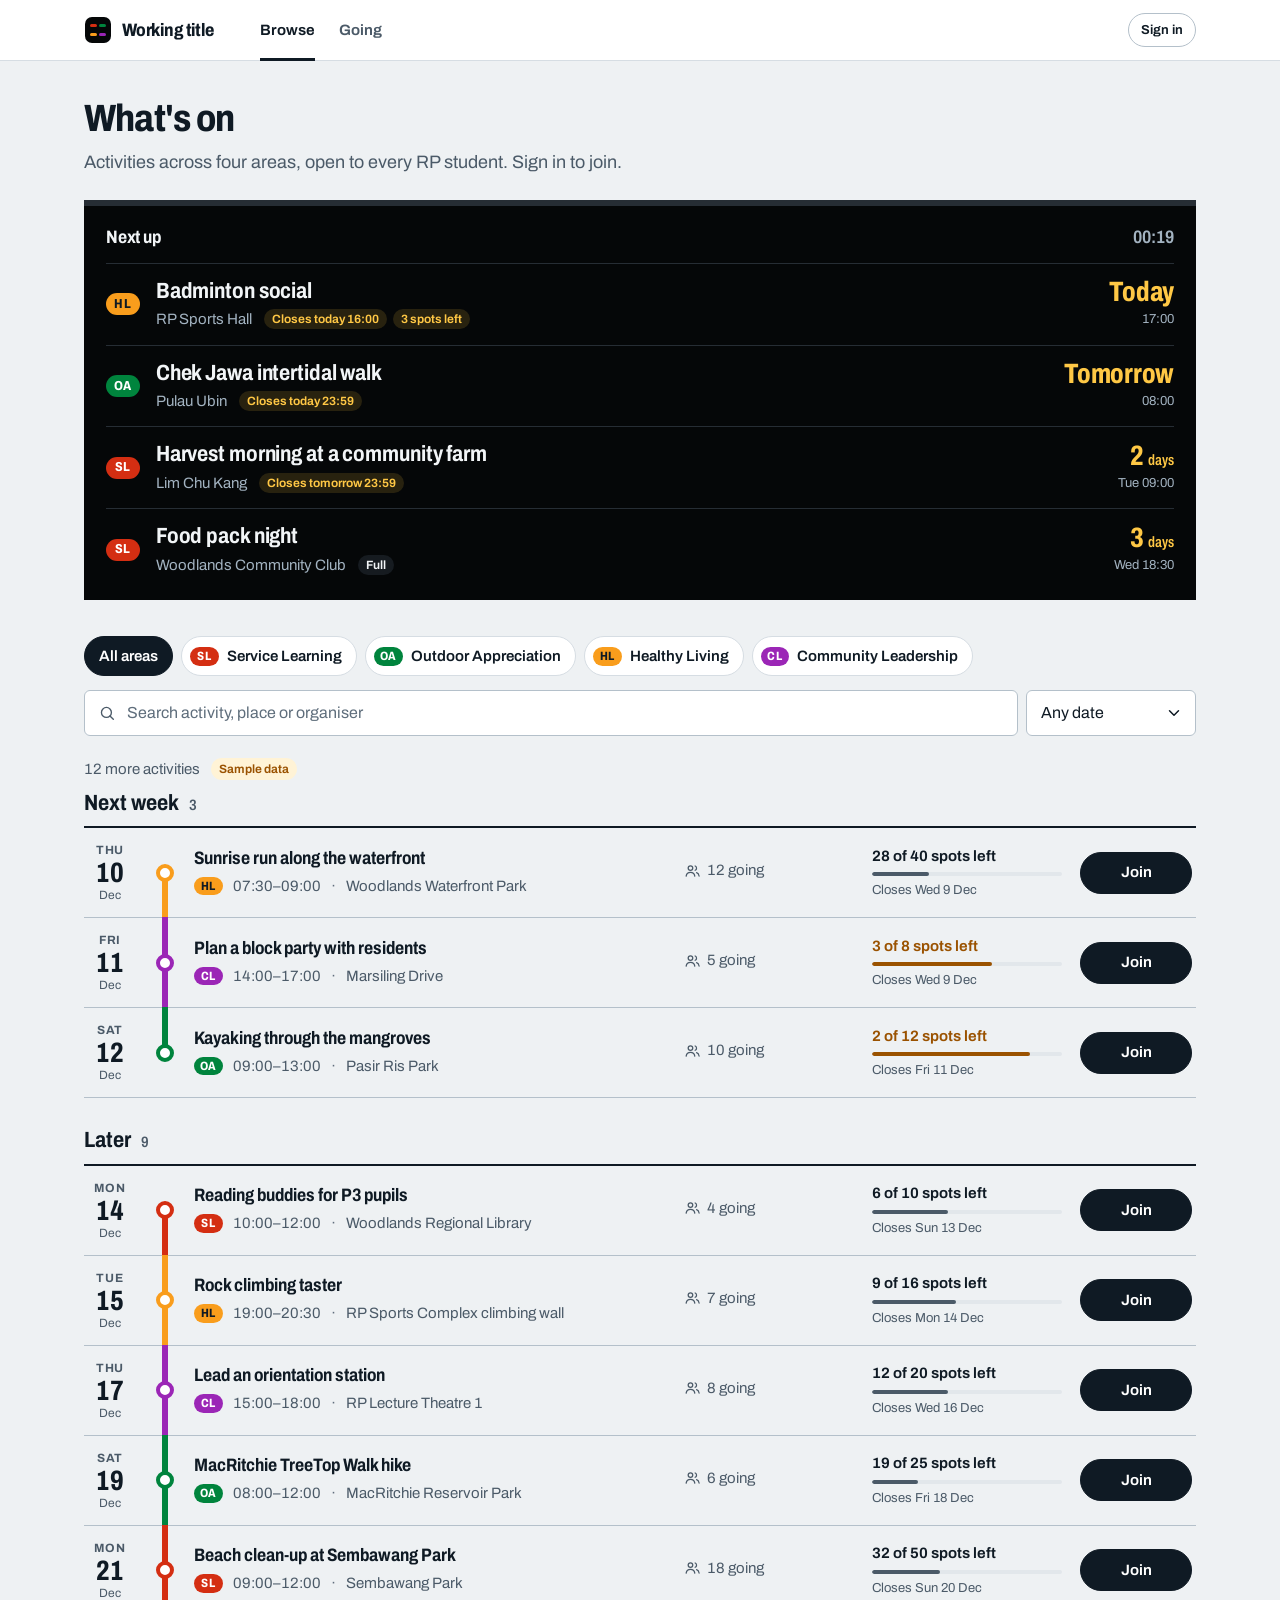
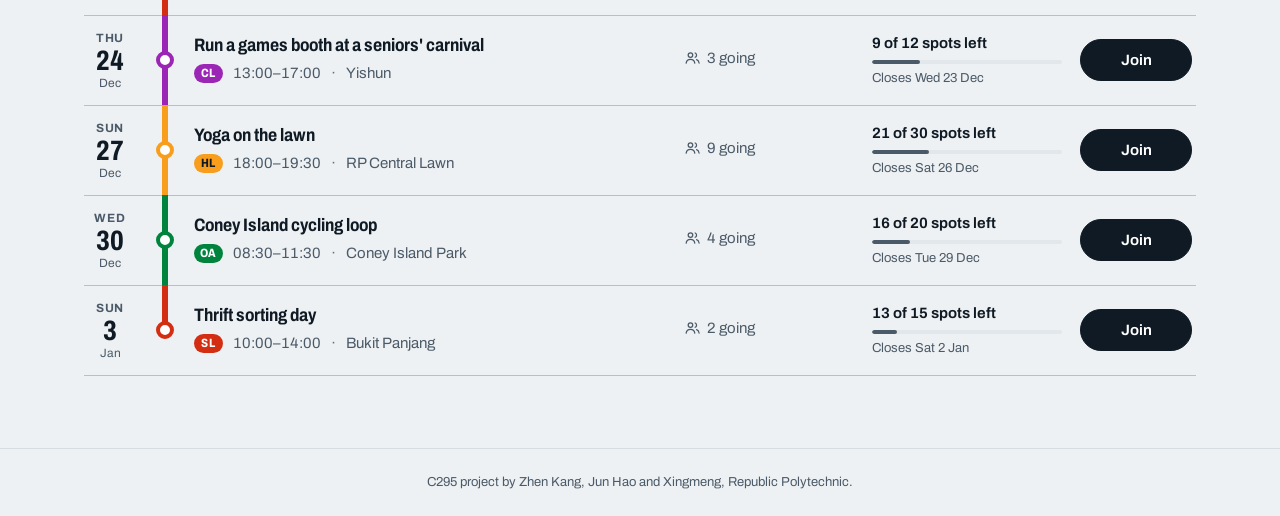
==== index.html @ 6725d22a "Build the Browse, activity and sign-in pages with sample data - Browse (index.html): Next up arrival" ====
<!doctype html>
<html lang="en-SG">
<head>
  <meta charset="utf-8">
  <meta name="viewport" content="width=device-width, initial-scale=1">
  <meta name="theme-color" content="#101820">
  <title>What's on</title>
  <link rel="preload" href="assets/fonts/archivo-variable.woff2" as="font" type="font/woff2" crossorigin>
  <link rel="stylesheet" href="css/app.css">
  <script src="js/config.js" defer></script>
  <script src="js/sample-data.js" defer></script>
  <script src="js/api.js" defer></script>
  <script src="js/ui.js" defer></script>
  <script src="js/browse.js" defer></script>
</head>
<body>
  <a class="skip" href="#list">Skip to all activities</a>
  <header class="top" data-header></header>

  <main class="page">
    <div class="intro">
      <h1>What's on</h1>
      <p class="lede" data-lede>Activities across four areas, open to every RP student. Sign in to join.</p>
    </div>

    <section class="board" aria-labelledby="board-h" data-board>
      <div class="board-head">
        <h2 id="board-h">Next up</h2>
        <span class="board-clock" data-clock aria-hidden="true"></span>
      </div>
      <ol class="board-rows" data-board-rows aria-live="polite"></ol>
      <p class="board-slow">Waking up the server. This can take up to a minute the first time.</p>
    </section>

    <section class="browse" aria-labelledby="list-h" id="list">
      <h2 id="list-h" class="visually-hidden">All activities</h2>
      <form class="filters" data-filters role="search" aria-label="Filter activities">
        <div class="tabs" role="tablist" aria-label="Area" data-tabs></div>
        <div class="filter-bar">
          <label class="field-search">
            <span class="visually-hidden">Search</span>
            <span class="field-icon" data-icon="search"></span>
            <input type="search" name="q" placeholder="Search activity, place or organiser" autocomplete="off">
          </label>
          <label class="field-select">
            <span class="visually-hidden">When</span>
            <select name="when">
              <option value="all">Any date</option>
              <option value="week">This week</option>
              <option value="month">Next 31 days</option>
            </select>
          </label>
        </div>
      </form>

      <p class="result-line" data-result-line aria-live="polite"></p>
      <div class="groups" data-groups></div>
    </section>
  </main>

  <footer class="foot">
    <p data-foot>C295 project by Zhen Kang, Jun Hao and Xingmeng, Republic Polytechnic.</p>
  </footer>
</body>
</html>
---- css/app.css ----
/* Front end: MRT platform signage.
   Cool light ground, near-black ink, one dark arrival board.
   Areas are line colours with two-letter codes. Archivo throughout, tabular numerals. */

@font-face {
  font-family: "Archivo";
  src: url("../assets/fonts/archivo-variable.woff2") format("woff2-variations"),
       url("../assets/fonts/archivo-variable.woff2") format("woff2");
  font-weight: 100 900;
  font-stretch: 62% 125%;
  font-style: normal;
  font-display: swap;
}

:root {
  /* Ground and ink */
  --ground: #eef1f3;
  --ground-2: #e2e7eb;
  --surface: #ffffff;
  --line: #d6dde3;
  --line-strong: #b4c0ca;
  --ink: #0f1a24;
  --ink-2: #4b5a68;
  --ink-3: #5f6e7c;

  /* Arrival board */
  --board: #050708;
  --board-2: #161b20;
  --board-line: #262d34;
  --board-ink: #f2f5f7;
  --board-ink-2: #a3b3c1;
  --board-live: #ffc845;

  /* Area line colours */
  --sl: #d42e12;   /* Service Learning */
  --oa: #00843d;   /* Outdoor Appreciation */
  --hl: #f99d1c;   /* Healthy Living */
  --cl: #9b26b6;   /* Community Leadership */

  /* States */
  --warn: #9a5200;
  --warn-bg: #fff3d6;
  --ok: #007a39;
  --error: #b42318;
  --error-bg: #fdecea;
  --focus: #1663d6;

  --radius: 10px;
  --radius-sm: 6px;
  --shadow: 0 1px 2px rgb(15 26 36 / 0.06), 0 4px 14px -6px rgb(15 26 36 / 0.12);
  --ease-out: cubic-bezier(0.16, 1, 0.3, 1);

  --font: "Archivo", system-ui, -apple-system, "Segoe UI", sans-serif;
  --narrow: 84%;

  --t-xs: 0.75rem;
  --t-sm: 0.8125rem;
  --t-md: 0.9375rem;
  --t-base: 1rem;
  --t-lg: 1.125rem;
  --t-xl: 1.375rem;
  --t-2xl: 1.75rem;
  --t-3xl: 2.375rem;

  color-scheme: light;
  accent-color: var(--ink);
  scrollbar-color: var(--line-strong) var(--ground);
}

*, *::before, *::after { box-sizing: border-box; }
html { -webkit-text-size-adjust: 100%; overflow-x: clip; }

body {
  margin: 0;
  min-height: 100vh;
  display: flex;
  flex-direction: column;
  overflow-x: clip;
  background: var(--ground);
  color: var(--ink);
  font-family: var(--font);
  font-size: var(--t-base);
  line-height: 1.5;
  font-variant-numeric: tabular-nums;
  caret-color: var(--ink);
  -webkit-font-smoothing: antialiased;
}

::selection { background: rgb(255 200 69 / 0.55); color: var(--ink); }

h1, h2, h3, h4 { margin: 0; line-height: 1.15; text-wrap: balance; font-stretch: var(--narrow); overflow-wrap: break-word; min-width: 0; }
h1 { font-size: var(--t-3xl); font-weight: 750; letter-spacing: -0.02em; }
h2 { font-size: var(--t-xl); font-weight: 700; letter-spacing: -0.01em; }
h3, .h3 { font-size: var(--t-lg); font-weight: 700; }
p { margin: 0; }

a { color: inherit; text-decoration-thickness: 1px; text-underline-offset: 0.2em; }

:focus-visible { outline: 2px solid var(--focus); outline-offset: 2px; border-radius: 4px; transition: none; }

.icon { flex: none; width: 1.15em; height: 1.15em; }

.visually-hidden {
  position: absolute !important; width: 1px; height: 1px; margin: -1px; padding: 0;
  overflow: hidden; clip: rect(0 0 0 0); white-space: nowrap; border: 0;
}

.skip {
  position: absolute; left: 12px; top: -60px; z-index: 20;
  padding: 10px 14px; border-radius: var(--radius-sm);
  background: var(--ink); color: #fff; font-weight: 600; text-decoration: none;
}
.skip:focus-visible { top: 12px; }

.muted { color: var(--ink-2); }
.small { font-size: var(--t-sm); }
.lede { color: var(--ink-2); font-size: var(--t-lg); max-width: 60ch; margin-top: 8px; }
.prose { max-width: 62ch; line-height: 1.65; }

/* ---------------------------------------------------------------- area codes */

.code {
  display: inline-grid; place-items: center;
  min-width: 2.6em; height: 1.65em; padding: 0 0.5em;
  border-radius: 999px;
  font-size: var(--t-sm); font-weight: 750; letter-spacing: 0.04em; line-height: 1;
  font-stretch: var(--narrow);
  color: #fff;
}
.code-SL { background: var(--sl); }
.code-OA { background: var(--oa); }
.code-HL { background: var(--hl); color: var(--ink); }
.code-CL { background: var(--cl); }
.code-sm { font-size: var(--t-xs); height: 1.55em; min-width: 2.4em; }

.badge-sample {
  display: inline-block; margin-left: 8px; padding: 2px 8px;
  border-radius: 999px; background: var(--warn-bg); color: var(--warn);
  font-size: var(--t-xs); font-weight: 650; vertical-align: 0.1em;
}

/* ---------------------------------------------------------------- header */

.top { background: var(--surface); border-bottom: 1px solid var(--line); }
.top-inner {
  max-width: 1160px; margin: 0 auto; padding: 0 24px;
  min-height: 60px; display: flex; align-items: center; gap: 16px;
}
.brand { display: flex; align-items: center; gap: 10px; text-decoration: none; }
.brand-name { font-weight: 750; font-size: var(--t-lg); font-stretch: var(--narrow); letter-spacing: -0.01em; }
.nav { display: flex; align-self: stretch; gap: 4px; margin-left: 20px; }
.nav a {
  position: relative; display: flex; align-items: center; gap: 6px; padding: 0 10px;
  color: var(--ink-2); font-weight: 650; font-size: var(--t-md); text-decoration: none;
}
.nav a:hover { color: var(--ink); }
.nav a[aria-current="page"] { color: var(--ink); }
.nav a[aria-current="page"]::after {
  content: ""; position: absolute; left: 10px; right: 10px; bottom: -1px; height: 3px; background: var(--ink);
}
.nav-count {
  min-width: 20px; height: 20px; padding: 0 6px; border-radius: 999px; display: inline-grid; place-items: center;
  background: var(--ink); color: #fff; font-size: var(--t-xs); font-weight: 750;
}
.who { margin-left: auto; display: flex; align-items: center; gap: 8px; }
.who-name { display: inline-flex; align-items: center; gap: 6px; font-weight: 600; font-size: var(--t-md); }
.who-name .icon { color: var(--ink-2); }

/* ---------------------------------------------------------------- buttons */

.btn {
  display: inline-flex; align-items: center; justify-content: center; gap: 8px;
  min-height: 42px; padding: 0 16px;
  font: inherit; font-weight: 650; font-size: var(--t-md); line-height: 1;
  color: var(--ink); background: var(--surface);
  border: 1px solid var(--line-strong); border-radius: 999px;
  text-decoration: none; cursor: pointer; white-space: nowrap;
  transition: background-color 150ms ease, border-color 150ms ease, color 150ms ease, transform 100ms ease;
}
.btn:hover { border-color: var(--ink); }
.btn:active { transform: translateY(1px); }
.btn:disabled { cursor: not-allowed; color: var(--ink-3); background: var(--ground); border-color: var(--line); transform: none; }
.btn-primary { background: var(--ink); border-color: var(--ink); color: #fff; }
.btn-primary:hover { background: #24384b; border-color: #24384b; }
.btn-primary:disabled { background: var(--ground-2); border-color: var(--ground-2); color: var(--ink-2); }
.btn-quiet { background: transparent; border-color: transparent; color: var(--ink-2); }
.btn-quiet:hover { background: var(--ground); border-color: transparent; color: var(--ink); }
.btn-sm { min-height: 34px; padding: 0 12px; font-size: var(--t-sm); }
.btn-lg { min-height: 50px; font-size: var(--t-lg); }
.btn-block { width: 100%; }
.btn .icon { width: 18px; height: 18px; }
.btn[aria-busy="true"] { cursor: progress; }

/* ---------------------------------------------------------------- page */

.page { flex: 1; width: 100%; max-width: 1160px; margin: 0 auto; padding: 36px 24px 72px; }
.page-narrow { max-width: 720px; }
.intro { margin-bottom: 24px; }

.foot { padding: 24px; color: var(--ink-2); font-size: var(--t-sm); text-align: center; border-top: 1px solid var(--line); }

/* ---------------------------------------------------------------- arrival board */

.board {
  background: var(--board); color: var(--board-ink);
  border-radius: 0; padding: 18px 22px 10px;
  border-top: 6px solid var(--board-line);
}
.board :focus-visible { outline-color: var(--board-live); }
.board-head { display: flex; align-items: baseline; justify-content: space-between; gap: 16px; padding-bottom: 12px; border-bottom: 1px solid var(--board-line); }
.board-head h2 { font-size: var(--t-lg); font-weight: 700; color: var(--board-ink); }
.board-clock { font-size: var(--t-lg); font-weight: 650; color: var(--board-ink-2); font-stretch: var(--narrow); }

.board-rows { list-style: none; margin: 0; padding: 0; }
.board-row {
  display: grid; grid-template-columns: auto minmax(0, 1fr) auto; align-items: center; gap: 4px 16px;
  padding: 14px 0; border-bottom: 1px solid var(--board-line);
}
.board-row:last-child { border-bottom: 0; }
.board-main { display: grid; gap: 4px; min-width: 0; }
.board-title {
  color: var(--board-ink); text-decoration: none;
  font-size: var(--t-xl); font-weight: 700; font-stretch: var(--narrow); letter-spacing: -0.005em; line-height: 1.2;
  overflow-wrap: break-word;
}
.board-title:hover { text-decoration: underline; text-decoration-thickness: 2px; }
.board-meta { display: flex; flex-wrap: wrap; align-items: center; gap: 4px 12px; color: var(--board-ink-2); font-size: var(--t-md); }
.flags { display: inline-flex; flex-wrap: wrap; gap: 6px; }
.flag {
  display: inline-flex; align-items: center; gap: 4px;
  padding: 1px 8px; border-radius: 999px;
  background: var(--board-2); color: var(--board-ink); font-size: var(--t-xs); font-weight: 650;
}
.flag .icon { width: 14px; height: 14px; }
.flag-warn { background: rgb(255 200 69 / 0.14); color: var(--board-live); }
.flag-joined { background: rgb(0 150 69 / 0.22); color: #7fe0a8; }

.board-eta { display: grid; justify-items: end; text-align: right; min-width: 6.5rem; }
.eta-big {
  font-size: var(--t-2xl); font-weight: 750; font-stretch: 75%; line-height: 1; letter-spacing: -0.01em;
  white-space: nowrap; color: var(--board-live);
}
.eta-unit { font-size: var(--t-md); font-weight: 600; margin-left: 4px; color: var(--board-live); letter-spacing: 0; }
.eta-small { font-size: var(--t-sm); color: var(--board-ink-2); margin-top: 4px; white-space: nowrap; }
.board-empty { padding: 18px 0 14px; color: var(--board-ink-2); }

.board-slow { display: none; padding: 10px 0 8px; color: var(--board-live); font-size: var(--t-sm); }
.board.is-slow .board-slow { display: block; }

.board-row.tick { animation: tick 160ms var(--ease-out) both; animation-delay: calc(var(--i) * 30ms); }
@keyframes tick { from { opacity: 0.2; transform: translateY(4px); } to { opacity: 1; transform: none; } }

/* ---------------------------------------------------------------- filters */

.browse { margin-top: 36px; }
.filters { display: grid; gap: 14px; }
.tabs { display: flex; flex-wrap: wrap; gap: 8px; }
.tab {
  display: inline-flex; align-items: center; gap: 8px;
  min-height: 40px; padding: 0 14px 0 8px;
  font: inherit; font-weight: 600; font-size: var(--t-md); color: var(--ink);
  background: var(--surface); border: 1px solid var(--line); border-radius: 999px; cursor: pointer;
  transition: background-color 150ms ease, border-color 150ms ease, color 150ms ease;
}
.tab[data-area="all"] { padding-left: 14px; }
.tab:hover { border-color: var(--ink); }
.tab[aria-selected="true"] { background: var(--ink); border-color: var(--ink); color: #fff; }

.filter-bar { display: flex; flex-wrap: wrap; gap: 8px; }
.field-search, .field-select { position: relative; display: flex; align-items: center; }
.field-search { flex: 1 1 280px; }
.field-icon { position: absolute; left: 14px; display: flex; color: var(--ink-2); pointer-events: none; }

input[type="search"], input[type="email"], input[type="text"], input:not([type]), select {
  width: 100%; min-height: 44px; padding: 10px 14px;
  font: inherit; font-size: var(--t-base); color: var(--ink);
  background: var(--surface); border: 1px solid var(--line-strong); border-radius: var(--radius-sm);
  transition: border-color 150ms ease, box-shadow 150ms ease;
}
input::placeholder { color: var(--ink-3); }
input:hover, select:hover { border-color: var(--ink-2); }
input:focus, select:focus { outline: none; border-color: var(--focus); box-shadow: 0 0 0 3px rgb(22 99 214 / 0.2); }
input[aria-invalid="true"] { border-color: var(--error); }
.field-search input { padding-left: 42px; }
select {
  appearance: none; padding-right: 40px; cursor: pointer; min-width: 170px;
  background-image: url("data:image/svg+xml,%3Csvg xmlns='http://www.w3.org/2000/svg' viewBox='0 0 24 24' fill='none' stroke='%230f1a24' stroke-width='2' stroke-linecap='round' stroke-linejoin='round'%3E%3Cpath d='m6 9 6 6 6-6'/%3E%3C/svg%3E");
  background-repeat: no-repeat; background-position: right 12px center; background-size: 18px;
}

.result-line { margin: 22px 0 10px; color: var(--ink-2); font-size: var(--t-md); min-height: 1.5em; }

/* ---------------------------------------------------------------- list */

.groups { display: grid; gap: 30px; }
.group-h { display: flex; align-items: baseline; gap: 10px; margin-bottom: 10px; font-size: var(--t-xl); }
.group-n { font-size: var(--t-md); font-weight: 600; color: var(--ink-2); }

.rows { list-style: none; margin: 0; padding: 0; border-top: 2px solid var(--ink); }
.row {
  display: grid;
  grid-template-columns: 52px 22px minmax(0, 1fr) minmax(0, 170px) minmax(0, 190px) 112px;
  align-items: center; gap: 12px 18px;
  padding: 16px 4px 16px 0; border-bottom: 1px solid var(--line-strong);
  transition: background-color 150ms ease;
}
.row:hover { background: rgb(255 255 255 / 0.55); }

/* Strip map: each row is a stop on the week's line, coloured by its area. */
.stop { position: relative; align-self: stretch; }
.stop::before {
  content: ""; position: absolute; left: 50%; width: 6px; margin-left: -3px;
  top: -17px; bottom: -17px; background: var(--stop);
}
.row:first-child .stop::before { top: 50%; }
.row:last-child .stop::before { bottom: 50%; }
.row:only-child .stop::before { display: none; }
.stop::after {
  content: ""; position: absolute; left: 50%; top: 50%; width: 18px; height: 18px; margin: -9px 0 0 -9px;
  border-radius: 50%; background: var(--surface); border: 4px solid var(--stop);
}

.row-date { display: grid; justify-items: center; line-height: 1; }
.row-wd { font-size: var(--t-xs); font-weight: 700; letter-spacing: 0.06em; text-transform: uppercase; color: var(--ink-2); }
.row-dn { font-size: var(--t-2xl); font-weight: 750; font-stretch: 75%; margin: 3px 0 2px; }
.row-meta > span:not(.code):not(.visually-hidden) + span::before { content: "·"; margin-right: 10px; color: var(--ink-3); }
.row-mo { font-size: var(--t-xs); color: var(--ink-2); }

.row-main { display: grid; gap: 6px; min-width: 0; }
.row-title { font-size: var(--t-lg); font-weight: 700; }
.row-title a { text-decoration: none; }
.row-title a:hover { text-decoration: underline; text-decoration-thickness: 2px; }
.row-meta { display: flex; flex-wrap: wrap; align-items: center; gap: 4px 10px; color: var(--ink-2); font-size: var(--t-md); }

.going { display: inline-flex; align-items: center; gap: 6px; font-size: var(--t-md); color: var(--ink-2); min-width: 0; }
.going strong { color: var(--ink); font-weight: 650; }
.going .icon { color: var(--ink-2); }

.row-spots { display: grid; gap: 5px; font-size: var(--t-md); }
.spots-text { font-weight: 650; }
.meter { display: block; height: 4px; border-radius: 2px; background: var(--ground-2); overflow: hidden; }
.meter > span { display: block; height: 100%; background: var(--ink-2); border-radius: 2px; }
.row-spots.is-few .spots-text { color: var(--warn); }
.row-spots.is-few .meter > span { background: var(--warn); }
.row-spots.is-full .spots-text { color: var(--ink-2); }
.row-spots.is-full .meter > span { background: var(--line-strong); }
.closes { font-size: var(--t-sm); color: var(--ink-2); }
.closes.is-soon { color: var(--warn); font-weight: 650; }

.row-act { display: flex; justify-content: flex-end; }
.act-joined { display: grid; justify-items: center; gap: 2px; width: 100%; }
.joined-tag { display: inline-flex; align-items: center; gap: 6px; font-weight: 700; color: var(--ok); }
.joined-tag .icon { width: 18px; height: 18px; }

/* ---------------------------------------------------------------- empty, error, loading */

.empty {
  padding: 28px; border-radius: var(--radius);
  background: var(--surface); border: 1px dashed var(--line-strong);
  display: grid; gap: 8px; justify-items: start;
}
.empty p { color: var(--ink-2); max-width: 60ch; }
.empty-actions { display: flex; flex-wrap: wrap; gap: 8px; margin-top: 8px; }
.empty-error { border-style: solid; border-color: #f2c4bf; background: var(--error-bg); }
.empty-error p { color: #6d1a12; }

.skeleton > span { display: block; height: 14px; border-radius: 4px; background: var(--ground-2); animation: pulse 1.4s ease-in-out infinite; }
.board-row.skeleton > span { background: var(--board-2); height: 18px; }
.board-row.skeleton > span:nth-child(1) { width: 36px; }
.board-row.skeleton > span:nth-child(2) { width: 70%; }
.board-row.skeleton > span:nth-child(3) { width: 64px; height: 26px; }
.row.skeleton { grid-template-columns: 52px 1fr 120px; padding-left: 0; }
.row.skeleton > span:nth-child(1) { height: 40px; }
.row.skeleton > span:nth-child(2) { width: 60%; }
@keyframes pulse { 50% { opacity: 0.45; } }

/* ---------------------------------------------------------------- toast */

.toast {
  position: fixed; left: 50%; bottom: 20px; z-index: 30;
  display: flex; align-items: center; gap: 14px; width: max-content; max-width: calc(100% - 32px);
  padding: 12px 14px 12px 18px; border-radius: 999px;
  background: var(--board); color: var(--board-ink); font-weight: 600; font-size: var(--t-md);
  box-shadow: 0 8px 24px -8px rgb(15 26 36 / 0.5);
  transform: translate(-50%, 140%); opacity: 0;
  transition: transform 220ms var(--ease-out), opacity 220ms var(--ease-out);
}
.toast.is-on { transform: translate(-50%, 0); opacity: 1; }
.toast-action {
  font: inherit; font-weight: 700; color: var(--board-live); background: none; border: 0;
  padding: 6px 8px; border-radius: 999px; cursor: pointer;
}
.toast-action:hover { background: var(--board-2); }

/* ---------------------------------------------------------------- detail */

.back { display: inline-flex; align-items: center; gap: 6px; margin-bottom: 20px; color: var(--ink-2); font-weight: 600; text-decoration: none; }
.back:hover { color: var(--ink); }
.back .icon { width: 18px; height: 18px; }

.detail-head { display: grid; gap: 10px; margin-bottom: 24px; }
.detail-head .lede { margin-top: 0; }

.detail-grid { display: grid; grid-template-columns: minmax(0, 1fr) 320px; gap: 28px; align-items: start; }
.detail-main { display: grid; gap: 28px; }

.eta-strip {
  display: flex; align-items: center; justify-content: space-between; gap: 16px; flex-wrap: wrap;
  padding: 18px 22px; border-radius: 0; border-top: 6px solid var(--board-line); background: var(--board); color: var(--board-ink);
}
.eta-strip-area { display: flex; align-items: center; gap: 10px; margin-bottom: 6px; color: var(--board-ink-2); font-weight: 650; font-size: var(--t-md); }
.eta-strip-when { display: grid; gap: 4px; }
.eta-strip-day { font-size: var(--t-xl); font-weight: 700; font-stretch: var(--narrow); }
.eta-strip-time { color: var(--board-ink-2); font-size: var(--t-lg); }

.facts { display: grid; grid-template-columns: repeat(2, minmax(0, 1fr)); gap: 16px; margin: 0; }
.facts div { display: grid; gap: 4px; }
.facts dt { display: flex; align-items: center; gap: 6px; font-size: var(--t-sm); font-weight: 650; color: var(--ink-2); }
.facts dd { margin: 0; font-size: var(--t-lg); font-weight: 600; }

.detail-photo { width: 100%; aspect-ratio: 16 / 9; object-fit: cover; border-radius: var(--radius); background: var(--ground-2); }
.detail-section { display: grid; gap: 10px; }

.people { list-style: none; margin: 0; padding: 0; display: flex; flex-wrap: wrap; gap: 8px 16px; }
.people li { display: inline-flex; align-items: center; gap: 8px; font-weight: 600; }
.avatar {
  width: 32px; height: 32px; border-radius: 50%; display: grid; place-items: center;
  background: var(--ground-2); color: var(--ink); font-weight: 750; font-size: var(--t-sm);
}

.detail-side { position: sticky; top: 20px; }
.side-panel {
  display: grid; gap: 18px; padding: 22px;
  background: var(--surface); border: 1px solid var(--line); border-radius: var(--radius); box-shadow: var(--shadow);
}
.spots-lg { font-size: var(--t-xl); font-stretch: var(--narrow); }
.side-action { display: grid; gap: 10px; }
.going-yes { display: flex; align-items: center; gap: 8px; font-size: var(--t-lg); font-weight: 700; color: var(--ok); }
.side-link { display: inline-flex; align-items: center; gap: 8px; color: var(--ink-2); font-weight: 600; text-decoration: none; justify-self: start; }
.side-link:hover { color: var(--ink); text-decoration: underline; }

.skeleton-detail { display: grid; gap: 14px; }
.skeleton-detail > span { display: block; height: 22px; border-radius: 6px; background: var(--ground-2); animation: pulse 1.4s ease-in-out infinite; }
.skeleton-detail > span:nth-child(1) { width: 40%; }
.skeleton-detail > span:nth-child(2) { width: 75%; height: 40px; }
.skeleton-detail > span:nth-child(3) { height: 90px; }
.slow-note { display: none; margin-top: 16px; color: var(--warn); font-weight: 600; }
.is-slow .slow-note { display: block; }

/* ---------------------------------------------------------------- sign in */

.signin { display: grid; grid-template-columns: repeat(2, minmax(0, 1fr)); gap: 20px; margin-top: 28px; align-items: start; }
.signin-option {
  display: grid; gap: 12px; align-content: start; padding: 22px;
  background: var(--surface); border: 1px solid var(--line); border-radius: var(--radius); box-shadow: var(--shadow);
}
.signin-option h2 { font-size: var(--t-lg); }
.signin-option p { color: var(--ink-2); }
.stack { display: grid; gap: 12px; }
.field { display: grid; gap: 6px; }
.field label { font-weight: 650; font-size: var(--t-md); }
.field-error { color: var(--error); font-size: var(--t-sm); font-weight: 600; min-height: 0; }
.field-error:empty { display: none; }
.hint { margin-top: 20px; color: var(--ink-2); font-size: var(--t-sm); }

/* ---------------------------------------------------------------- responsive */

@media (max-width: 1000px) {
  .row { grid-template-columns: 52px 22px minmax(0, 1fr) minmax(0, 180px) 112px; }
  .row > .stop { grid-column: 2; grid-row: 1 / span 2; }
  .row > .row-going { grid-column: 3; grid-row: 2; }
  .row > .row-spots { grid-column: 4; grid-row: 1 / span 2; }
  .row > .row-act { grid-column: 5; grid-row: 1 / span 2; }
}

@media (max-width: 760px) {
  .top-inner { padding: 0 16px; min-height: 56px; }
  .who-name span { display: none; }
  .nav { margin-left: 4px; }
  .nav a { padding: 0 8px; }
  .brand-name { display: none; }
  .page { padding: 24px 16px 56px; }
  h1 { font-size: var(--t-2xl); }
  .lede { font-size: var(--t-base); }

  .board { padding: 14px 16px 6px; margin: 0 -4px; }
  .board-row { grid-template-columns: auto minmax(0, 1fr); padding: 12px 0; }
  .board-row .code { align-self: start; margin-top: 2px; }
  .board-eta { grid-column: 2; justify-items: start; text-align: left; min-width: 0; display: flex; align-items: baseline; gap: 8px; }
  .eta-big { font-size: var(--t-xl); }
  .eta-small { margin-top: 0; }
  .board-title { font-size: var(--t-lg); }

  .tabs { gap: 6px; }
  .tab { min-height: 40px; font-size: var(--t-sm); padding-right: 12px; }
  select { min-width: 0; }
  .field-select { flex: 1 1 100%; }

  .row { grid-template-columns: 40px 18px minmax(0, 1fr) auto; padding: 14px 0; gap: 8px 10px; }
  .row > .row-date { grid-column: 1; grid-row: 1 / span 3; align-self: start; padding-top: 2px; }
  .row > .stop { grid-column: 2; grid-row: 1 / span 3; }
  .stop::before { top: -15px; bottom: -15px; width: 4px; margin-left: -2px; }
  .stop::after { top: 14px; width: 14px; height: 14px; margin: 0 0 0 -7px; border-width: 3px; }
  .row:first-child .stop::before { top: 14px; }
  .row:last-child .stop::before { bottom: auto; height: 32px; }
  .row > .row-main { grid-column: 3 / span 2; grid-row: 1; }
  .row > .row-going { grid-column: 3 / span 2; grid-row: 2; }
  .row > .row-spots { grid-column: 3; grid-row: 3; }
  .row > .row-act { grid-column: 4; grid-row: 3; align-self: end; }
  .row-meta > span:last-child { flex-basis: 100%; }
  .row-meta > span:last-child::before { content: none; }
  .row-act .btn { min-width: 92px; }
  .act-joined { justify-items: end; }

  .detail-grid { grid-template-columns: minmax(0, 1fr); }
  .detail-side { position: static; order: -1; }
  .facts { grid-template-columns: minmax(0, 1fr); }
  .signin { grid-template-columns: minmax(0, 1fr); }
}

@media (prefers-reduced-motion: reduce) {
  *, *::before, *::after { animation-duration: 1ms !important; animation-delay: 0ms !important; transition-duration: 1ms !important; }
}
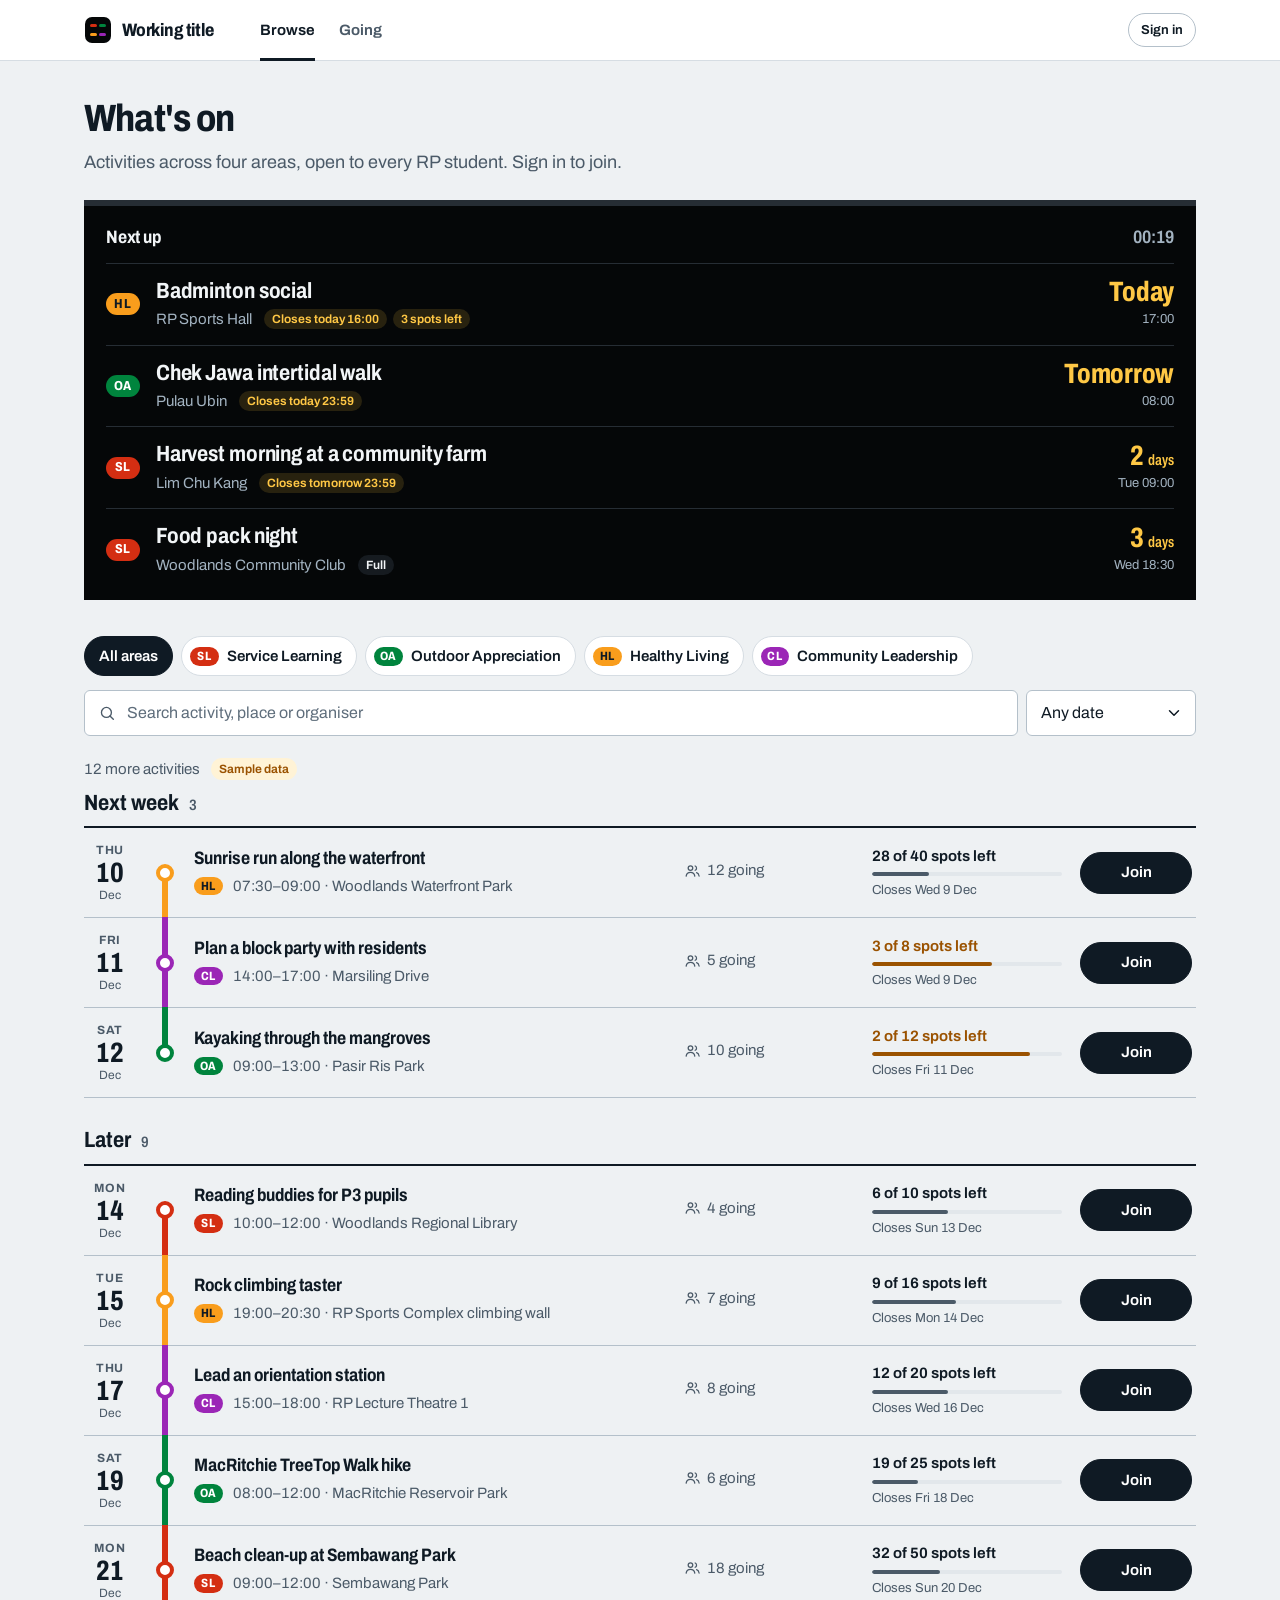
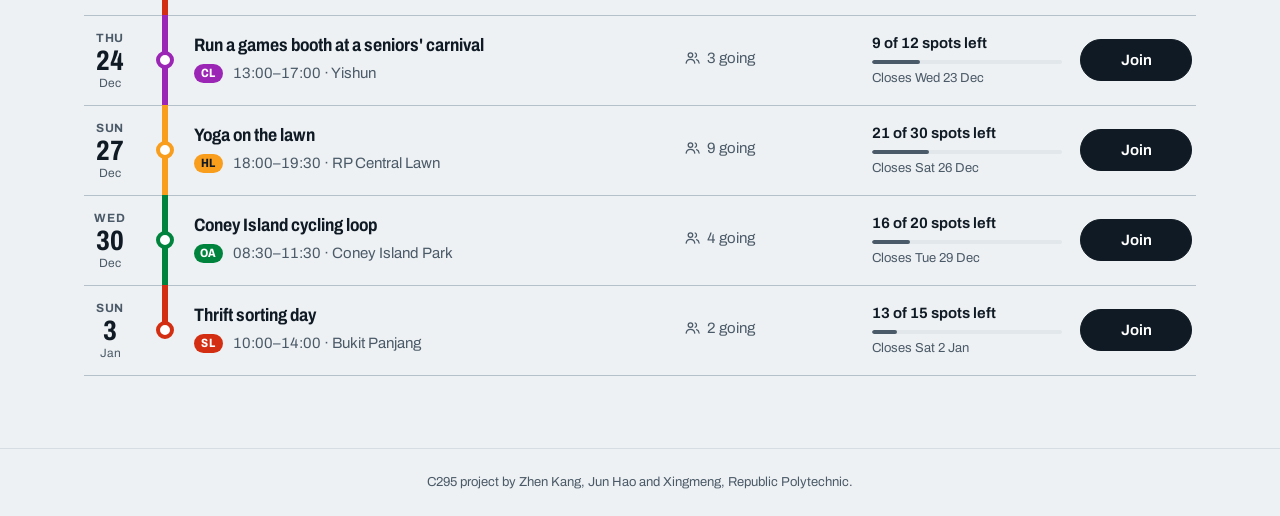
==== commit f5774b9d: "Add DESIGN.md and tidy leftovers found while documenting - DESIGN.md and .impeccable/design.json: th" ====
--- a/index.html
+++ b/index.html
@@ -3,7 +3,7 @@
 <head>
   <meta charset="utf-8">
   <meta name="viewport" content="width=device-width, initial-scale=1">
-  <meta name="theme-color" content="#101820">
+  <meta name="theme-color" content="#050708">
   <title>What's on</title>
   <link rel="preload" href="assets/fonts/archivo-variable.woff2" as="font" type="font/woff2" crossorigin>
   <link rel="stylesheet" href="css/app.css">
--- a/css/app.css
+++ b/css/app.css
@@ -323,7 +323,6 @@
 .row-date { display: grid; justify-items: center; line-height: 1; }
 .row-wd { font-size: var(--t-xs); font-weight: 700; letter-spacing: 0.06em; text-transform: uppercase; color: var(--ink-2); }
 .row-dn { font-size: var(--t-2xl); font-weight: 750; font-stretch: 75%; margin: 3px 0 2px; }
-.row-meta > span:not(.code):not(.visually-hidden) + span::before { content: "·"; margin-right: 10px; color: var(--ink-3); }
 .row-mo { font-size: var(--t-xs); color: var(--ink-2); }
 
 .row-main { display: grid; gap: 6px; min-width: 0; }
@@ -507,8 +506,6 @@
   .row > .row-going { grid-column: 3 / span 2; grid-row: 2; }
   .row > .row-spots { grid-column: 3; grid-row: 3; }
   .row > .row-act { grid-column: 4; grid-row: 3; align-self: end; }
-  .row-meta > span:last-child { flex-basis: 100%; }
-  .row-meta > span:last-child::before { content: none; }
   .row-act .btn { min-width: 92px; }
   .act-joined { justify-items: end; }
 
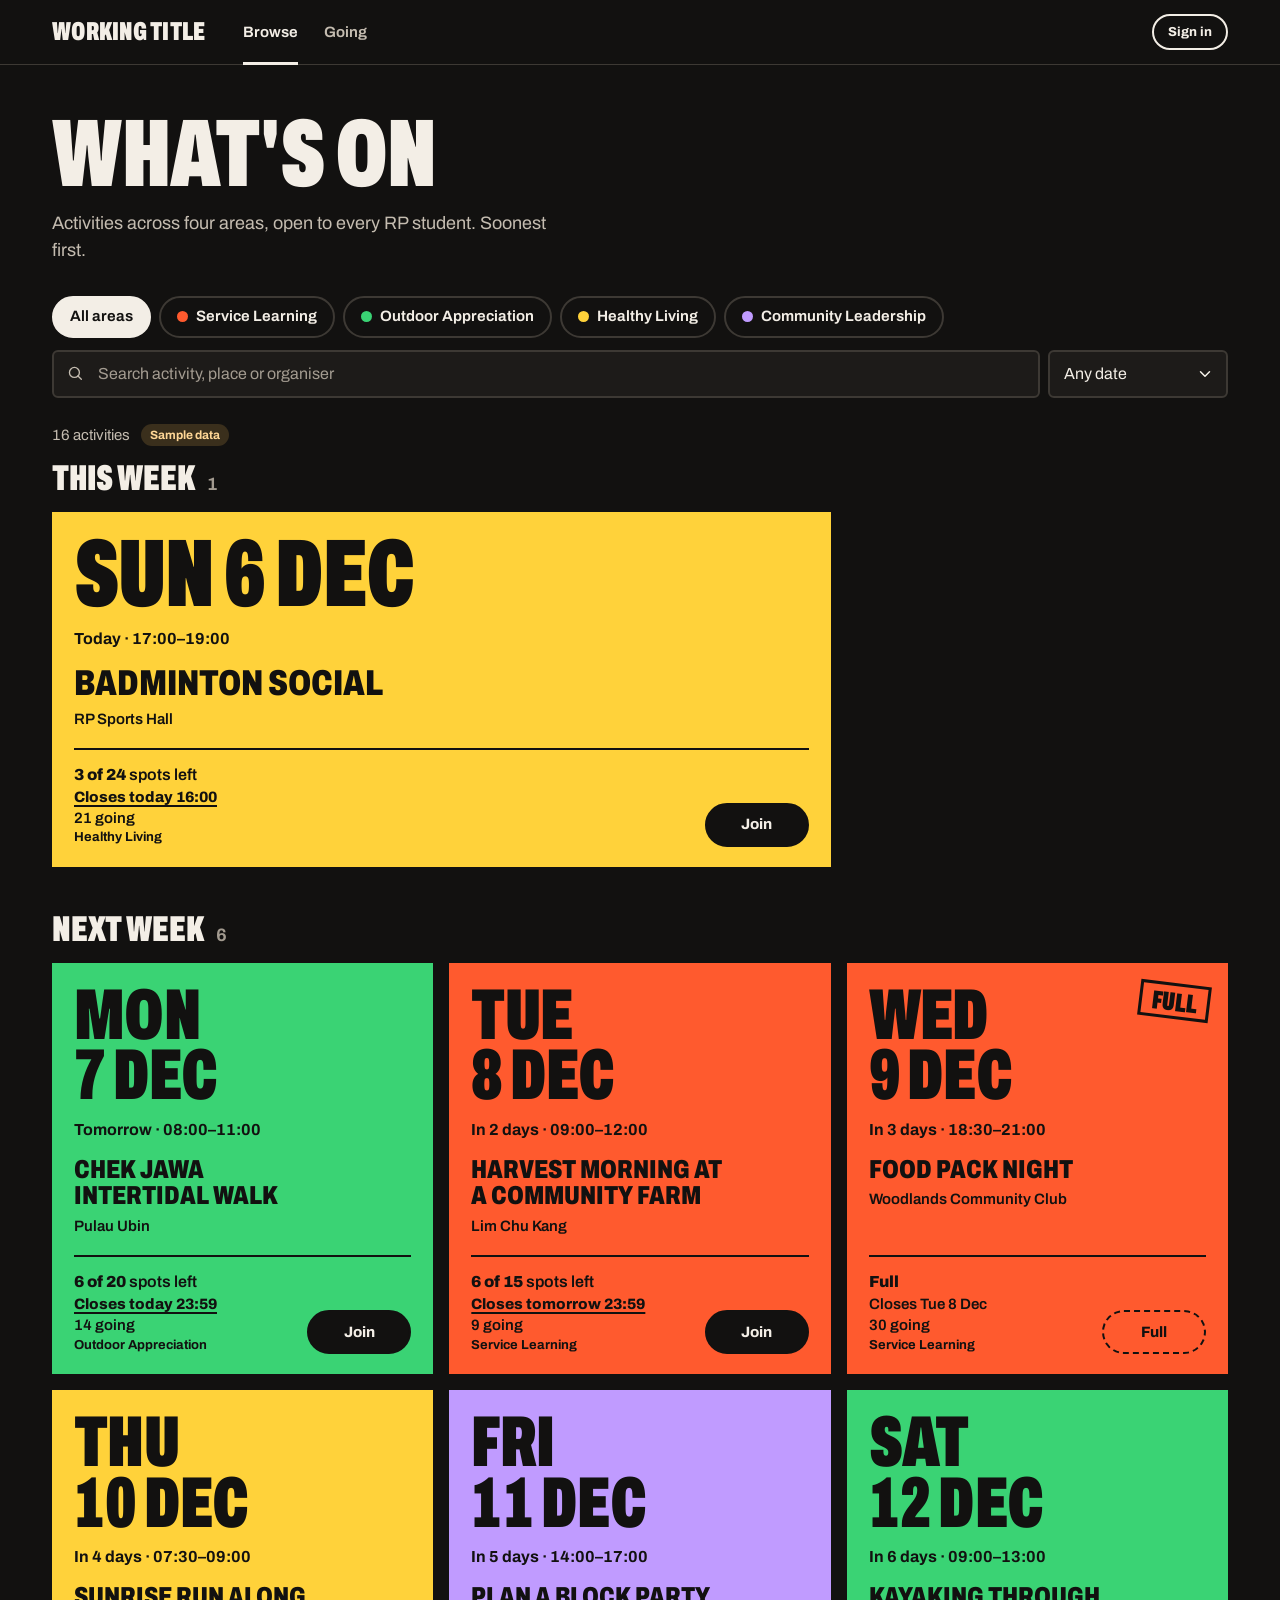
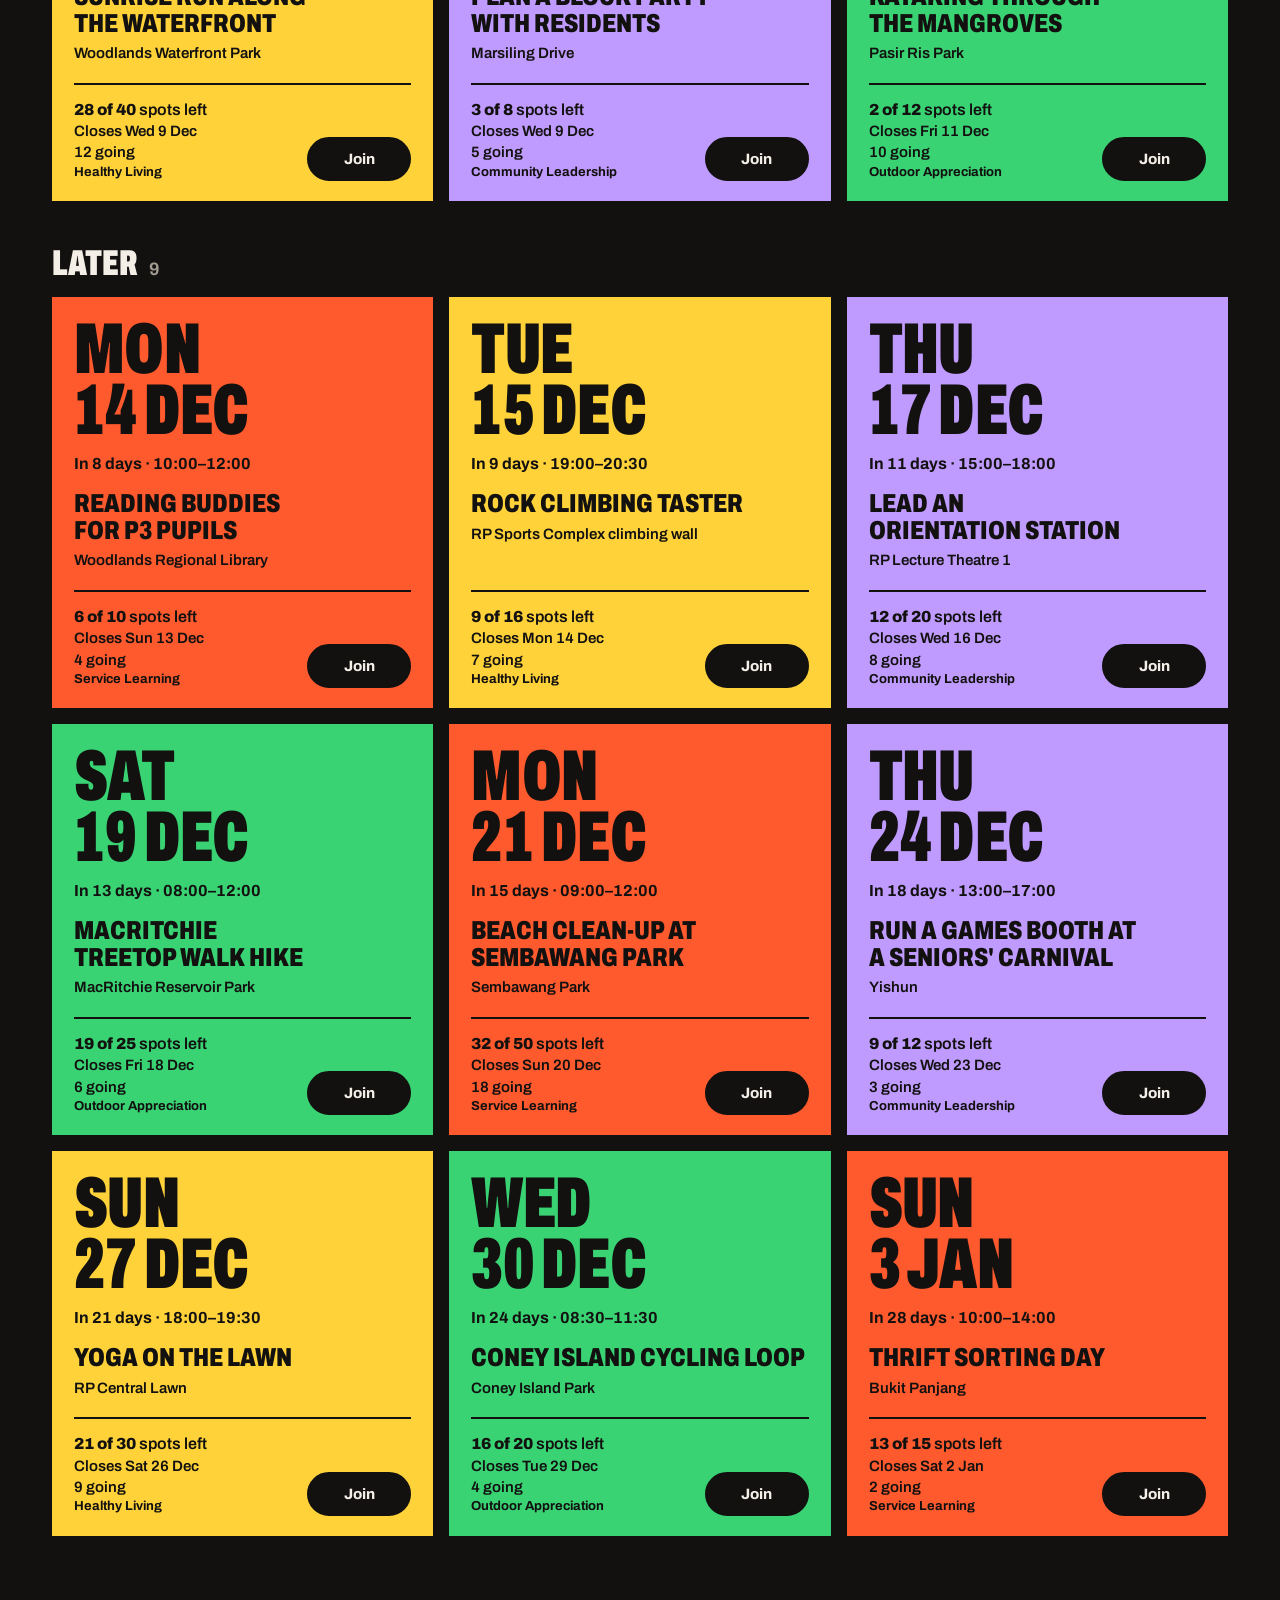
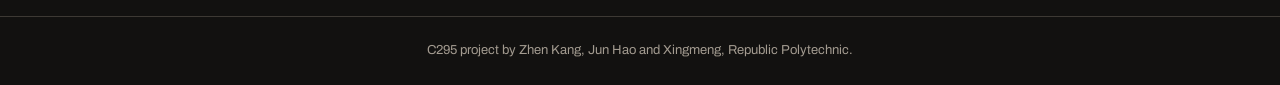
==== commit 1a790e8e: "Redesign as a gig poster wall and add the n8n requirement sheet - Browse is now a wall of activity p" ====
--- a/index.html
+++ b/index.html
@@ -3,7 +3,7 @@
 <head>
   <meta charset="utf-8">
   <meta name="viewport" content="width=device-width, initial-scale=1">
-  <meta name="theme-color" content="#050708">
+  <meta name="theme-color" content="#121110">
   <title>What's on</title>
   <link rel="preload" href="assets/fonts/archivo-variable.woff2" as="font" type="font/woff2" crossorigin>
   <link rel="stylesheet" href="css/app.css">
@@ -14,52 +14,44 @@
   <script src="js/browse.js" defer></script>
 </head>
 <body>
-  <a class="skip" href="#list">Skip to all activities</a>
+  <a class="skip" href="#list">Skip to the activities</a>
   <header class="top" data-header></header>
 
   <main class="page">
     <div class="intro">
-      <h1>What's on</h1>
-      <p class="lede" data-lede>Activities across four areas, open to every RP student. Sign in to join.</p>
+      <h1 class="display" data-title>What's on</h1>
+      <p class="lede" data-lede>Activities across four areas, open to every RP student. Soonest first.</p>
     </div>
 
-    <section class="board" aria-labelledby="board-h" data-board>
-      <div class="board-head">
-        <h2 id="board-h">Next up</h2>
-        <span class="board-clock" data-clock aria-hidden="true"></span>
+    <form class="filters" data-filters role="search" aria-label="Filter activities">
+      <div class="tabs" role="tablist" aria-label="Area" data-tabs></div>
+      <div class="filter-bar">
+        <label class="field-search">
+          <span class="visually-hidden">Search</span>
+          <span class="field-icon" data-icon="search"></span>
+          <input type="search" name="q" placeholder="Search activity, place or organiser" autocomplete="off">
+        </label>
+        <label class="field-select">
+          <span class="visually-hidden">When</span>
+          <select name="when">
+            <option value="all">Any date</option>
+            <option value="week">This week</option>
+            <option value="month">Next 31 days</option>
+          </select>
+        </label>
       </div>
-      <ol class="board-rows" data-board-rows aria-live="polite"></ol>
-      <p class="board-slow">Waking up the server. This can take up to a minute the first time.</p>
-    </section>
+    </form>
 
-    <section class="browse" aria-labelledby="list-h" id="list">
-      <h2 id="list-h" class="visually-hidden">All activities</h2>
-      <form class="filters" data-filters role="search" aria-label="Filter activities">
-        <div class="tabs" role="tablist" aria-label="Area" data-tabs></div>
-        <div class="filter-bar">
-          <label class="field-search">
-            <span class="visually-hidden">Search</span>
-            <span class="field-icon" data-icon="search"></span>
-            <input type="search" name="q" placeholder="Search activity, place or organiser" autocomplete="off">
-          </label>
-          <label class="field-select">
-            <span class="visually-hidden">When</span>
-            <select name="when">
-              <option value="all">Any date</option>
-              <option value="week">This week</option>
-              <option value="month">Next 31 days</option>
-            </select>
-          </label>
-        </div>
-      </form>
-
+    <section class="wall-wrap" id="list" aria-labelledby="list-h" data-wall>
+      <h2 id="list-h" class="visually-hidden">Activities</h2>
       <p class="result-line" data-result-line aria-live="polite"></p>
       <div class="groups" data-groups></div>
+      <p class="slow-note">Waking up the server. This can take up to a minute the first time.</p>
     </section>
   </main>
 
   <footer class="foot">
-    <p data-foot>C295 project by Zhen Kang, Jun Hao and Xingmeng, Republic Polytechnic.</p>
+    <p>C295 project by Zhen Kang, Jun Hao and Xingmeng, Republic Polytechnic.</p>
   </footer>
 </body>
 </html>
--- a/css/app.css
+++ b/css/app.css
@@ -1,6 +1,6 @@
-/* Front end: MRT platform signage.
-   Cool light ground, near-black ink, one dark arrival board.
-   Areas are line colours with two-letter codes. Archivo throughout, tabular numerals. */
+/* Front end: gig poster wall.
+   Near-black wall, warm paper ink. Each area is one flat spot ink, printed on in near-black.
+   Archivo at its narrowest and heaviest for dates and titles; normal width for facts. */
 
 @font-face {
   font-family: "Archivo";
@@ -13,58 +13,48 @@
 }
 
 :root {
-  /* Ground and ink */
-  --ground: #eef1f3;
-  --ground-2: #e2e7eb;
-  --surface: #ffffff;
-  --line: #d6dde3;
-  --line-strong: #b4c0ca;
-  --ink: #0f1a24;
-  --ink-2: #4b5a68;
-  --ink-3: #5f6e7c;
-
-  /* Arrival board */
-  --board: #050708;
-  --board-2: #161b20;
-  --board-line: #262d34;
-  --board-ink: #f2f5f7;
-  --board-ink-2: #a3b3c1;
-  --board-live: #ffc845;
-
-  /* Area line colours */
-  --sl: #d42e12;   /* Service Learning */
-  --oa: #00843d;   /* Outdoor Appreciation */
-  --hl: #f99d1c;   /* Healthy Living */
-  --cl: #9b26b6;   /* Community Leadership */
-
-  /* States */
-  --warn: #9a5200;
-  --warn-bg: #fff3d6;
-  --ok: #007a39;
-  --error: #b42318;
-  --error-bg: #fdecea;
-  --focus: #1663d6;
-
-  --radius: 10px;
-  --radius-sm: 6px;
-  --shadow: 0 1px 2px rgb(15 26 36 / 0.06), 0 4px 14px -6px rgb(15 26 36 / 0.12);
+  /* The wall */
+  --ground: #121110;
+  --ground-2: #1d1b19;
+  --ground-3: #2b2825;
+  --rule: #3d3934;
+  --paper: #f3eee6;
+  --paper-2: #c4bcb0;
+  --paper-3: #a39b90;
+
+  /* Spot inks, one per area, and the ink printed on them */
+  --sl: #ff5a2e;   /* Service Learning */
+  --oa: #3ad374;   /* Outdoor Appreciation */
+  --hl: #ffd23a;   /* Healthy Living */
+  --cl: #c09bff;   /* Community Leadership */
+  --on-ink: #121110;
+
+  /* States on the wall */
+  --soon: #ffb85c;
+  --going: #7be3a3;
+  --error: #ff9b8a;
+  --error-ground: #2c1a17;
+  --focus: #f3eee6;
+
+  --radius-pill: 999px;
+  --radius-field: 6px;
   --ease-out: cubic-bezier(0.16, 1, 0.3, 1);
 
   --font: "Archivo", system-ui, -apple-system, "Segoe UI", sans-serif;
-  --narrow: 84%;
+  --poster: 62%;   /* narrowest width for poster type */
+  --title: 76%;
 
   --t-xs: 0.75rem;
   --t-sm: 0.8125rem;
   --t-md: 0.9375rem;
   --t-base: 1rem;
   --t-lg: 1.125rem;
-  --t-xl: 1.375rem;
-  --t-2xl: 1.75rem;
-  --t-3xl: 2.375rem;
-
-  color-scheme: light;
-  accent-color: var(--ink);
-  scrollbar-color: var(--line-strong) var(--ground);
+  --t-xl: 1.5rem;
+  --t-2xl: 2.25rem;
+
+  color-scheme: dark;
+  accent-color: var(--paper);
+  scrollbar-color: var(--rule) var(--ground);
 }
 
 *, *::before, *::after { box-sizing: border-box; }
@@ -77,26 +67,24 @@
   flex-direction: column;
   overflow-x: clip;
   background: var(--ground);
-  color: var(--ink);
+  color: var(--paper);
   font-family: var(--font);
   font-size: var(--t-base);
   line-height: 1.5;
   font-variant-numeric: tabular-nums;
-  caret-color: var(--ink);
+  caret-color: var(--paper);
   -webkit-font-smoothing: antialiased;
 }
 
-::selection { background: rgb(255 200 69 / 0.55); color: var(--ink); }
-
-h1, h2, h3, h4 { margin: 0; line-height: 1.15; text-wrap: balance; font-stretch: var(--narrow); overflow-wrap: break-word; min-width: 0; }
-h1 { font-size: var(--t-3xl); font-weight: 750; letter-spacing: -0.02em; }
-h2 { font-size: var(--t-xl); font-weight: 700; letter-spacing: -0.01em; }
-h3, .h3 { font-size: var(--t-lg); font-weight: 700; }
+::selection { background: var(--hl); color: var(--on-ink); }
+
+h1, h2, h3, h4 { margin: 0; line-height: 1.1; text-wrap: balance; overflow-wrap: break-word; min-width: 0; }
+h2 { font-size: var(--t-xl); font-weight: 750; }
+h3 { font-size: var(--t-lg); font-weight: 750; }
 p { margin: 0; }
-
 a { color: inherit; text-decoration-thickness: 1px; text-underline-offset: 0.2em; }
 
-:focus-visible { outline: 2px solid var(--focus); outline-offset: 2px; border-radius: 4px; transition: none; }
+:focus-visible { outline: 3px solid var(--focus); outline-offset: 3px; border-radius: 2px; transition: none; }
 
 .icon { flex: none; width: 1.15em; height: 1.15em; }
 
@@ -107,411 +95,393 @@
 
 .skip {
   position: absolute; left: 12px; top: -60px; z-index: 20;
-  padding: 10px 14px; border-radius: var(--radius-sm);
-  background: var(--ink); color: #fff; font-weight: 600; text-decoration: none;
+  padding: 10px 14px; border-radius: var(--radius-field);
+  background: var(--paper); color: var(--on-ink); font-weight: 700; text-decoration: none;
 }
 .skip:focus-visible { top: 12px; }
 
-.muted { color: var(--ink-2); }
+.muted { color: var(--paper-2); }
 .small { font-size: var(--t-sm); }
-.lede { color: var(--ink-2); font-size: var(--t-lg); max-width: 60ch; margin-top: 8px; }
-.prose { max-width: 62ch; line-height: 1.65; }
-
-/* ---------------------------------------------------------------- area codes */
-
+.prose { max-width: 62ch; line-height: 1.65; color: var(--paper); }
+
+/* Poster type */
+.display {
+  font-weight: 900; font-stretch: var(--poster); text-transform: uppercase;
+  font-size: 6rem; line-height: 0.86; letter-spacing: -0.005em;
+}
+.lede { color: var(--paper-2); font-size: var(--t-lg); max-width: 52ch; margin-top: 14px; }
+
+.badge-sample {
+  display: inline-block; margin-left: 8px; padding: 2px 9px;
+  border-radius: var(--radius-pill); background: #3a2f1c; color: #ffd796;
+  font-size: var(--t-xs); font-weight: 700; vertical-align: 0.12em;
+}
+
+/* Area inks */
+.ink-SL { --ink: var(--sl); }
+.ink-OA { --ink: var(--oa); }
+.ink-HL { --ink: var(--hl); }
+.ink-CL { --ink: var(--cl); }
+.ink-dot { width: 11px; height: 11px; border-radius: 50%; background: var(--ink); flex: none; }
+
+/* Kept for pages that still use the two-letter code */
 .code {
+  display: inline-grid; place-items: center; min-width: 2.6em; height: 1.65em; padding: 0 0.5em;
+  border-radius: var(--radius-pill); font-size: var(--t-sm); font-weight: 800; line-height: 1;
+  background: var(--ink); color: var(--on-ink);
+}
+.code-SL { --ink: var(--sl); }
+.code-OA { --ink: var(--oa); }
+.code-HL { --ink: var(--hl); }
+.code-CL { --ink: var(--cl); }
+
+/* ---------------------------------------------------------------- header */
+
+.top { border-bottom: 1px solid var(--rule); }
+.top-inner {
+  max-width: 1240px; margin: 0 auto; padding: 0 32px;
+  min-height: 64px; display: flex; align-items: center; gap: 28px;
+}
+.brand { text-decoration: none; }
+.brand-name {
+  font-weight: 900; font-stretch: var(--poster); text-transform: uppercase;
+  font-size: 1.625rem; letter-spacing: 0.01em; line-height: 1; white-space: nowrap;
+}
+.nav { display: flex; align-self: stretch; gap: 6px; }
+.nav a {
+  position: relative; display: flex; align-items: center; gap: 8px; padding: 0 10px;
+  color: var(--paper-2); font-weight: 650; font-size: var(--t-md); text-decoration: none;
+}
+.nav a:hover { color: var(--paper); }
+.nav a[aria-current="page"] { color: var(--paper); }
+.nav a[aria-current="page"]::after {
+  content: ""; position: absolute; left: 10px; right: 10px; bottom: -1px; height: 3px; background: var(--paper);
+}
+.nav-count {
+  min-width: 20px; height: 20px; padding: 0 6px; border-radius: var(--radius-pill);
   display: inline-grid; place-items: center;
-  min-width: 2.6em; height: 1.65em; padding: 0 0.5em;
-  border-radius: 999px;
-  font-size: var(--t-sm); font-weight: 750; letter-spacing: 0.04em; line-height: 1;
-  font-stretch: var(--narrow);
-  color: #fff;
-}
-.code-SL { background: var(--sl); }
-.code-OA { background: var(--oa); }
-.code-HL { background: var(--hl); color: var(--ink); }
-.code-CL { background: var(--cl); }
-.code-sm { font-size: var(--t-xs); height: 1.55em; min-width: 2.4em; }
-
-.badge-sample {
-  display: inline-block; margin-left: 8px; padding: 2px 8px;
-  border-radius: 999px; background: var(--warn-bg); color: var(--warn);
-  font-size: var(--t-xs); font-weight: 650; vertical-align: 0.1em;
-}
-
-/* ---------------------------------------------------------------- header */
-
-.top { background: var(--surface); border-bottom: 1px solid var(--line); }
-.top-inner {
-  max-width: 1160px; margin: 0 auto; padding: 0 24px;
-  min-height: 60px; display: flex; align-items: center; gap: 16px;
-}
-.brand { display: flex; align-items: center; gap: 10px; text-decoration: none; }
-.brand-name { font-weight: 750; font-size: var(--t-lg); font-stretch: var(--narrow); letter-spacing: -0.01em; }
-.nav { display: flex; align-self: stretch; gap: 4px; margin-left: 20px; }
-.nav a {
-  position: relative; display: flex; align-items: center; gap: 6px; padding: 0 10px;
-  color: var(--ink-2); font-weight: 650; font-size: var(--t-md); text-decoration: none;
-}
-.nav a:hover { color: var(--ink); }
-.nav a[aria-current="page"] { color: var(--ink); }
-.nav a[aria-current="page"]::after {
-  content: ""; position: absolute; left: 10px; right: 10px; bottom: -1px; height: 3px; background: var(--ink);
-}
-.nav-count {
-  min-width: 20px; height: 20px; padding: 0 6px; border-radius: 999px; display: inline-grid; place-items: center;
-  background: var(--ink); color: #fff; font-size: var(--t-xs); font-weight: 750;
-}
-.who { margin-left: auto; display: flex; align-items: center; gap: 8px; }
-.who-name { display: inline-flex; align-items: center; gap: 6px; font-weight: 600; font-size: var(--t-md); }
-.who-name .icon { color: var(--ink-2); }
+  background: var(--paper); color: var(--on-ink); font-size: var(--t-xs); font-weight: 800;
+}
+.who { margin-left: auto; display: flex; align-items: center; gap: 10px; }
+.who-name { display: inline-flex; align-items: center; gap: 6px; font-weight: 650; font-size: var(--t-md); }
+.who-name .icon { color: var(--paper-2); }
 
 /* ---------------------------------------------------------------- buttons */
 
 .btn {
   display: inline-flex; align-items: center; justify-content: center; gap: 8px;
-  min-height: 42px; padding: 0 16px;
-  font: inherit; font-weight: 650; font-size: var(--t-md); line-height: 1;
-  color: var(--ink); background: var(--surface);
-  border: 1px solid var(--line-strong); border-radius: 999px;
+  min-height: 44px; padding: 0 20px;
+  font: inherit; font-weight: 750; font-size: var(--t-md); line-height: 1;
+  color: var(--paper); background: transparent;
+  border: 2px solid var(--paper); border-radius: var(--radius-pill);
   text-decoration: none; cursor: pointer; white-space: nowrap;
-  transition: background-color 150ms ease, border-color 150ms ease, color 150ms ease, transform 100ms ease;
-}
-.btn:hover { border-color: var(--ink); }
+  transition: background-color 150ms ease, color 150ms ease, border-color 150ms ease, transform 100ms ease;
+}
+.btn:hover { background: var(--ground-3); }
 .btn:active { transform: translateY(1px); }
-.btn:disabled { cursor: not-allowed; color: var(--ink-3); background: var(--ground); border-color: var(--line); transform: none; }
-.btn-primary { background: var(--ink); border-color: var(--ink); color: #fff; }
-.btn-primary:hover { background: #24384b; border-color: #24384b; }
-.btn-primary:disabled { background: var(--ground-2); border-color: var(--ground-2); color: var(--ink-2); }
-.btn-quiet { background: transparent; border-color: transparent; color: var(--ink-2); }
-.btn-quiet:hover { background: var(--ground); border-color: transparent; color: var(--ink); }
-.btn-sm { min-height: 34px; padding: 0 12px; font-size: var(--t-sm); }
-.btn-lg { min-height: 50px; font-size: var(--t-lg); }
+.btn:disabled { cursor: not-allowed; opacity: 0.55; transform: none; }
+.btn-solid { background: var(--paper); color: var(--on-ink); }
+.btn-solid:hover { background: #ffffff; }
+.btn-quiet { border-color: transparent; color: var(--paper-2); }
+.btn-quiet:hover { color: var(--paper); background: var(--ground-2); }
+.btn-sm { min-height: 36px; padding: 0 14px; font-size: var(--t-sm); }
+.btn-lg { min-height: 54px; font-size: var(--t-lg); }
 .btn-block { width: 100%; }
 .btn .icon { width: 18px; height: 18px; }
 .btn[aria-busy="true"] { cursor: progress; }
 
+/* Buttons printed on a poster */
+.btn-on-ink { background: var(--on-ink); border-color: var(--on-ink); color: var(--paper); min-width: 104px; }
+.btn-on-ink:hover { background: #000000; }
+.btn-on-ink:disabled { background: transparent; color: var(--on-ink); opacity: 1; border-style: dashed; }
+.btn-on-ink-quiet { border-color: var(--on-ink); color: var(--on-ink); background: transparent; }
+.btn-on-ink-quiet:hover { background: rgb(18 17 16 / 0.1); }
+
 /* ---------------------------------------------------------------- page */
 
-.page { flex: 1; width: 100%; max-width: 1160px; margin: 0 auto; padding: 36px 24px 72px; }
-.page-narrow { max-width: 720px; }
-.intro { margin-bottom: 24px; }
-
-.foot { padding: 24px; color: var(--ink-2); font-size: var(--t-sm); text-align: center; border-top: 1px solid var(--line); }
-
-/* ---------------------------------------------------------------- arrival board */
-
-.board {
-  background: var(--board); color: var(--board-ink);
-  border-radius: 0; padding: 18px 22px 10px;
-  border-top: 6px solid var(--board-line);
-}
-.board :focus-visible { outline-color: var(--board-live); }
-.board-head { display: flex; align-items: baseline; justify-content: space-between; gap: 16px; padding-bottom: 12px; border-bottom: 1px solid var(--board-line); }
-.board-head h2 { font-size: var(--t-lg); font-weight: 700; color: var(--board-ink); }
-.board-clock { font-size: var(--t-lg); font-weight: 650; color: var(--board-ink-2); font-stretch: var(--narrow); }
-
-.board-rows { list-style: none; margin: 0; padding: 0; }
-.board-row {
-  display: grid; grid-template-columns: auto minmax(0, 1fr) auto; align-items: center; gap: 4px 16px;
-  padding: 14px 0; border-bottom: 1px solid var(--board-line);
-}
-.board-row:last-child { border-bottom: 0; }
-.board-main { display: grid; gap: 4px; min-width: 0; }
-.board-title {
-  color: var(--board-ink); text-decoration: none;
-  font-size: var(--t-xl); font-weight: 700; font-stretch: var(--narrow); letter-spacing: -0.005em; line-height: 1.2;
-  overflow-wrap: break-word;
-}
-.board-title:hover { text-decoration: underline; text-decoration-thickness: 2px; }
-.board-meta { display: flex; flex-wrap: wrap; align-items: center; gap: 4px 12px; color: var(--board-ink-2); font-size: var(--t-md); }
-.flags { display: inline-flex; flex-wrap: wrap; gap: 6px; }
-.flag {
-  display: inline-flex; align-items: center; gap: 4px;
-  padding: 1px 8px; border-radius: 999px;
-  background: var(--board-2); color: var(--board-ink); font-size: var(--t-xs); font-weight: 650;
-}
-.flag .icon { width: 14px; height: 14px; }
-.flag-warn { background: rgb(255 200 69 / 0.14); color: var(--board-live); }
-.flag-joined { background: rgb(0 150 69 / 0.22); color: #7fe0a8; }
-
-.board-eta { display: grid; justify-items: end; text-align: right; min-width: 6.5rem; }
-.eta-big {
-  font-size: var(--t-2xl); font-weight: 750; font-stretch: 75%; line-height: 1; letter-spacing: -0.01em;
-  white-space: nowrap; color: var(--board-live);
-}
-.eta-unit { font-size: var(--t-md); font-weight: 600; margin-left: 4px; color: var(--board-live); letter-spacing: 0; }
-.eta-small { font-size: var(--t-sm); color: var(--board-ink-2); margin-top: 4px; white-space: nowrap; }
-.board-empty { padding: 18px 0 14px; color: var(--board-ink-2); }
-
-.board-slow { display: none; padding: 10px 0 8px; color: var(--board-live); font-size: var(--t-sm); }
-.board.is-slow .board-slow { display: block; }
-
-.board-row.tick { animation: tick 160ms var(--ease-out) both; animation-delay: calc(var(--i) * 30ms); }
-@keyframes tick { from { opacity: 0.2; transform: translateY(4px); } to { opacity: 1; transform: none; } }
+.page { flex: 1; width: 100%; max-width: 1240px; margin: 0 auto; padding: 48px 32px 80px; }
+.page-narrow { max-width: 760px; }
+.intro { margin-bottom: 32px; }
+
+.foot { padding: 24px; color: var(--paper-3); font-size: var(--t-sm); text-align: center; border-top: 1px solid var(--rule); }
 
 /* ---------------------------------------------------------------- filters */
 
-.browse { margin-top: 36px; }
-.filters { display: grid; gap: 14px; }
+.filters { display: grid; gap: 12px; margin-bottom: 8px; }
 .tabs { display: flex; flex-wrap: wrap; gap: 8px; }
 .tab {
   display: inline-flex; align-items: center; gap: 8px;
-  min-height: 40px; padding: 0 14px 0 8px;
-  font: inherit; font-weight: 600; font-size: var(--t-md); color: var(--ink);
-  background: var(--surface); border: 1px solid var(--line); border-radius: 999px; cursor: pointer;
+  min-height: 42px; padding: 0 16px;
+  font: inherit; font-weight: 650; font-size: var(--t-md); color: var(--paper);
+  background: transparent; border: 2px solid var(--rule); border-radius: var(--radius-pill); cursor: pointer;
   transition: background-color 150ms ease, border-color 150ms ease, color 150ms ease;
 }
-.tab[data-area="all"] { padding-left: 14px; }
-.tab:hover { border-color: var(--ink); }
-.tab[aria-selected="true"] { background: var(--ink); border-color: var(--ink); color: #fff; }
+.tab .ink-SL, .tab .ink-OA, .tab .ink-HL, .tab .ink-CL { background: var(--ink); }
+.tab:hover { border-color: var(--paper-2); }
+.tab[aria-selected="true"] { background: var(--paper); border-color: var(--paper); color: var(--on-ink); }
 
 .filter-bar { display: flex; flex-wrap: wrap; gap: 8px; }
 .field-search, .field-select { position: relative; display: flex; align-items: center; }
-.field-search { flex: 1 1 280px; }
-.field-icon { position: absolute; left: 14px; display: flex; color: var(--ink-2); pointer-events: none; }
+.field-search { flex: 1 1 300px; }
+.field-icon { position: absolute; left: 14px; display: flex; color: var(--paper-2); pointer-events: none; }
 
 input[type="search"], input[type="email"], input[type="text"], input:not([type]), select {
-  width: 100%; min-height: 44px; padding: 10px 14px;
-  font: inherit; font-size: var(--t-base); color: var(--ink);
-  background: var(--surface); border: 1px solid var(--line-strong); border-radius: var(--radius-sm);
-  transition: border-color 150ms ease, box-shadow 150ms ease;
-}
-input::placeholder { color: var(--ink-3); }
-input:hover, select:hover { border-color: var(--ink-2); }
-input:focus, select:focus { outline: none; border-color: var(--focus); box-shadow: 0 0 0 3px rgb(22 99 214 / 0.2); }
+  width: 100%; min-height: 46px; padding: 10px 14px;
+  font: inherit; font-size: var(--t-base); color: var(--paper);
+  background: var(--ground-2); border: 2px solid var(--rule); border-radius: var(--radius-field);
+  transition: border-color 150ms ease;
+}
+input::placeholder { color: var(--paper-3); }
+input:hover, select:hover { border-color: var(--paper-3); }
+input:focus, select:focus { outline: none; border-color: var(--paper); }
 input[aria-invalid="true"] { border-color: var(--error); }
-.field-search input { padding-left: 42px; }
+.field-search input { padding-left: 44px; }
 select {
-  appearance: none; padding-right: 40px; cursor: pointer; min-width: 170px;
-  background-image: url("data:image/svg+xml,%3Csvg xmlns='http://www.w3.org/2000/svg' viewBox='0 0 24 24' fill='none' stroke='%230f1a24' stroke-width='2' stroke-linecap='round' stroke-linejoin='round'%3E%3Cpath d='m6 9 6 6 6-6'/%3E%3C/svg%3E");
+  appearance: none; padding-right: 42px; cursor: pointer; min-width: 180px;
+  background-image: url("data:image/svg+xml,%3Csvg xmlns='http://www.w3.org/2000/svg' viewBox='0 0 24 24' fill='none' stroke='%23f3eee6' stroke-width='2' stroke-linecap='round' stroke-linejoin='round'%3E%3Cpath d='m6 9 6 6 6-6'/%3E%3C/svg%3E");
   background-repeat: no-repeat; background-position: right 12px center; background-size: 18px;
 }
 
-.result-line { margin: 22px 0 10px; color: var(--ink-2); font-size: var(--t-md); min-height: 1.5em; }
-
-/* ---------------------------------------------------------------- list */
-
-.groups { display: grid; gap: 30px; }
-.group-h { display: flex; align-items: baseline; gap: 10px; margin-bottom: 10px; font-size: var(--t-xl); }
-.group-n { font-size: var(--t-md); font-weight: 600; color: var(--ink-2); }
-
-.rows { list-style: none; margin: 0; padding: 0; border-top: 2px solid var(--ink); }
-.row {
-  display: grid;
-  grid-template-columns: 52px 22px minmax(0, 1fr) minmax(0, 170px) minmax(0, 190px) 112px;
-  align-items: center; gap: 12px 18px;
-  padding: 16px 4px 16px 0; border-bottom: 1px solid var(--line-strong);
-  transition: background-color 150ms ease;
-}
-.row:hover { background: rgb(255 255 255 / 0.55); }
-
-/* Strip map: each row is a stop on the week's line, coloured by its area. */
-.stop { position: relative; align-self: stretch; }
-.stop::before {
-  content: ""; position: absolute; left: 50%; width: 6px; margin-left: -3px;
-  top: -17px; bottom: -17px; background: var(--stop);
-}
-.row:first-child .stop::before { top: 50%; }
-.row:last-child .stop::before { bottom: 50%; }
-.row:only-child .stop::before { display: none; }
-.stop::after {
-  content: ""; position: absolute; left: 50%; top: 50%; width: 18px; height: 18px; margin: -9px 0 0 -9px;
-  border-radius: 50%; background: var(--surface); border: 4px solid var(--stop);
-}
-
-.row-date { display: grid; justify-items: center; line-height: 1; }
-.row-wd { font-size: var(--t-xs); font-weight: 700; letter-spacing: 0.06em; text-transform: uppercase; color: var(--ink-2); }
-.row-dn { font-size: var(--t-2xl); font-weight: 750; font-stretch: 75%; margin: 3px 0 2px; }
-.row-mo { font-size: var(--t-xs); color: var(--ink-2); }
-
-.row-main { display: grid; gap: 6px; min-width: 0; }
-.row-title { font-size: var(--t-lg); font-weight: 700; }
-.row-title a { text-decoration: none; }
-.row-title a:hover { text-decoration: underline; text-decoration-thickness: 2px; }
-.row-meta { display: flex; flex-wrap: wrap; align-items: center; gap: 4px 10px; color: var(--ink-2); font-size: var(--t-md); }
-
-.going { display: inline-flex; align-items: center; gap: 6px; font-size: var(--t-md); color: var(--ink-2); min-width: 0; }
-.going strong { color: var(--ink); font-weight: 650; }
-.going .icon { color: var(--ink-2); }
-
-.row-spots { display: grid; gap: 5px; font-size: var(--t-md); }
-.spots-text { font-weight: 650; }
-.meter { display: block; height: 4px; border-radius: 2px; background: var(--ground-2); overflow: hidden; }
-.meter > span { display: block; height: 100%; background: var(--ink-2); border-radius: 2px; }
-.row-spots.is-few .spots-text { color: var(--warn); }
-.row-spots.is-few .meter > span { background: var(--warn); }
-.row-spots.is-full .spots-text { color: var(--ink-2); }
-.row-spots.is-full .meter > span { background: var(--line-strong); }
-.closes { font-size: var(--t-sm); color: var(--ink-2); }
-.closes.is-soon { color: var(--warn); font-weight: 650; }
-
-.row-act { display: flex; justify-content: flex-end; }
-.act-joined { display: grid; justify-items: center; gap: 2px; width: 100%; }
-.joined-tag { display: inline-flex; align-items: center; gap: 6px; font-weight: 700; color: var(--ok); }
-.joined-tag .icon { width: 18px; height: 18px; }
-
-/* ---------------------------------------------------------------- empty, error, loading */
+.result-line { margin: 26px 0 0; color: var(--paper-2); font-size: var(--t-md); min-height: 1.5em; }
+
+/* ---------------------------------------------------------------- the wall */
+
+.groups { display: grid; gap: 44px; margin-top: 14px; }
+.group-h {
+  display: flex; align-items: baseline; gap: 12px; margin-bottom: 16px;
+  font-weight: 900; font-stretch: var(--poster); text-transform: uppercase; font-size: var(--t-2xl); line-height: 1;
+}
+.group-n { font-size: var(--t-lg); font-weight: 650; font-stretch: 100%; color: var(--paper-3); }
+
+.wall { list-style: none; margin: 0; padding: 0; display: grid; grid-template-columns: repeat(3, minmax(0, 1fr)); gap: 16px; }
+
+.poster {
+  position: relative; display: flex; flex-direction: column;
+  padding: 22px 22px 20px; background: var(--ink); color: var(--on-ink);
+  transition: outline-color 150ms ease;
+  outline: 3px solid transparent; outline-offset: 4px;
+}
+.poster-lead { grid-column: span 2; }
+.poster:hover, .poster:has(.poster-title a:focus-visible) { outline-color: var(--paper); }
+
+.poster-date {
+  font-weight: 900; font-stretch: var(--poster); text-transform: uppercase;
+  font-size: 4.5rem; line-height: 0.84; letter-spacing: -0.01em;
+}
+.poster-date span { display: block; }
+.poster-lead .poster-date { font-size: 6rem; }
+.poster-lead .poster-date span { display: inline; }
+
+.poster-when { margin-top: 12px; font-weight: 700; font-size: var(--t-base); }
+.poster-title {
+  margin-top: 14px;
+  font-weight: 850; font-stretch: var(--title); text-transform: uppercase;
+  font-size: 1.625rem; line-height: 1.02;
+}
+.poster-lead .poster-title { font-size: 2.25rem; max-width: 20ch; }
+.poster-title a { text-decoration: none; }
+/* The whole poster opens the activity; Join stays clickable on top. */
+.poster-title a::after { content: ""; position: absolute; inset: 0; z-index: 1; }
+.poster-where { margin-top: 6px; font-weight: 600; font-size: var(--t-md); }
+
+.poster-foot {
+  position: relative; z-index: 2;
+  display: flex; align-items: flex-end; justify-content: space-between; gap: 12px;
+  margin-top: auto; padding-top: 14px;
+  border-top: 2px solid var(--on-ink);
+}
+.poster > .poster-where { margin-bottom: 18px; }
+.poster-facts { list-style: none; margin: 0; padding: 0; display: grid; gap: 1px; font-size: var(--t-md); font-weight: 600; line-height: 1.35; min-width: 0; }
+.poster-facts b { font-weight: 850; }
+.fact-spots { font-size: var(--t-base); }
+.fact-soon { font-weight: 800; text-decoration: underline; text-decoration-thickness: 2px; text-underline-offset: 3px; }
+.fact-area { font-size: var(--t-sm); font-weight: 700; }
+.poster-act { display: flex; flex-direction: column; align-items: flex-end; gap: 6px; flex: none; }
+.going-tag { display: inline-flex; align-items: center; gap: 6px; font-weight: 850; font-size: var(--t-base); }
+.going-tag .icon { width: 18px; height: 18px; stroke-width: 2.5; }
+
+.stamp {
+  position: absolute; top: 20px; right: 18px; z-index: 2;
+  padding: 3px 10px 1px; border: 3px solid var(--on-ink); background: var(--ink);
+  font-weight: 900; font-stretch: var(--poster); text-transform: uppercase; font-size: 1.625rem; line-height: 1;
+  transform: rotate(7deg); pointer-events: none;
+}
+
+.paste .poster { animation: paste 180ms var(--ease-out) both; animation-delay: calc(min(var(--i), 8) * 25ms); }
+@keyframes paste { from { opacity: 0.2; transform: translateY(6px); } to { opacity: 1; transform: none; } }
+
+/* Loading */
+.poster-skeleton { background: var(--ground-2); min-height: 260px; gap: 14px; }
+.poster-skeleton > span { display: block; height: 18px; border-radius: 3px; background: var(--ground-3); animation: pulse 1.4s ease-in-out infinite; }
+.poster-skeleton > span:nth-child(1) { width: 55%; height: 64px; }
+.poster-skeleton > span:nth-child(2) { width: 80%; }
+.poster-skeleton > span:nth-child(3) { width: 40%; }
+@keyframes pulse { 50% { opacity: 0.45; } }
+
+.slow-note { display: none; margin-top: 16px; color: var(--soon); font-weight: 650; }
+.is-slow .slow-note { display: block; }
+
+/* ---------------------------------------------------------------- empty, error */
 
 .empty {
-  padding: 28px; border-radius: var(--radius);
-  background: var(--surface); border: 1px dashed var(--line-strong);
+  padding: 30px; border: 2px dashed var(--rule);
   display: grid; gap: 8px; justify-items: start;
 }
-.empty p { color: var(--ink-2); max-width: 60ch; }
-.empty-actions { display: flex; flex-wrap: wrap; gap: 8px; margin-top: 8px; }
-.empty-error { border-style: solid; border-color: #f2c4bf; background: var(--error-bg); }
-.empty-error p { color: #6d1a12; }
-
-.skeleton > span { display: block; height: 14px; border-radius: 4px; background: var(--ground-2); animation: pulse 1.4s ease-in-out infinite; }
-.board-row.skeleton > span { background: var(--board-2); height: 18px; }
-.board-row.skeleton > span:nth-child(1) { width: 36px; }
-.board-row.skeleton > span:nth-child(2) { width: 70%; }
-.board-row.skeleton > span:nth-child(3) { width: 64px; height: 26px; }
-.row.skeleton { grid-template-columns: 52px 1fr 120px; padding-left: 0; }
-.row.skeleton > span:nth-child(1) { height: 40px; }
-.row.skeleton > span:nth-child(2) { width: 60%; }
-@keyframes pulse { 50% { opacity: 0.45; } }
+.empty h3 { font-size: var(--t-xl); }
+.empty p { color: var(--paper-2); max-width: 60ch; text-wrap: pretty; }
+.empty-actions { display: flex; flex-wrap: wrap; gap: 8px; margin-top: 10px; }
+.empty-error { border-style: solid; border-color: var(--error); background: var(--error-ground); }
+.empty-error p { color: #f1c8c0; }
 
 /* ---------------------------------------------------------------- toast */
 
 .toast {
   position: fixed; left: 50%; bottom: 20px; z-index: 30;
   display: flex; align-items: center; gap: 14px; width: max-content; max-width: calc(100% - 32px);
-  padding: 12px 14px 12px 18px; border-radius: 999px;
-  background: var(--board); color: var(--board-ink); font-weight: 600; font-size: var(--t-md);
-  box-shadow: 0 8px 24px -8px rgb(15 26 36 / 0.5);
+  padding: 12px 14px 12px 20px; border-radius: var(--radius-pill);
+  background: var(--paper); color: var(--on-ink); font-weight: 700; font-size: var(--t-md);
+  box-shadow: 0 10px 28px -10px rgb(0 0 0 / 0.7);
   transform: translate(-50%, 140%); opacity: 0;
   transition: transform 220ms var(--ease-out), opacity 220ms var(--ease-out);
 }
 .toast.is-on { transform: translate(-50%, 0); opacity: 1; }
 .toast-action {
-  font: inherit; font-weight: 700; color: var(--board-live); background: none; border: 0;
-  padding: 6px 8px; border-radius: 999px; cursor: pointer;
-}
-.toast-action:hover { background: var(--board-2); }
+  font: inherit; font-weight: 850; color: var(--on-ink); background: none; border: 0;
+  padding: 6px 10px; border-radius: var(--radius-pill); cursor: pointer;
+  text-decoration: underline; text-underline-offset: 3px;
+}
+.toast-action:hover { background: rgb(18 17 16 / 0.08); }
 
 /* ---------------------------------------------------------------- detail */
 
-.back { display: inline-flex; align-items: center; gap: 6px; margin-bottom: 20px; color: var(--ink-2); font-weight: 600; text-decoration: none; }
-.back:hover { color: var(--ink); }
+.back { display: inline-flex; align-items: center; gap: 6px; margin-bottom: 20px; color: var(--paper-2); font-weight: 650; text-decoration: none; }
+.back:hover { color: var(--paper); }
 .back .icon { width: 18px; height: 18px; }
 
-.detail-head { display: grid; gap: 10px; margin-bottom: 24px; }
-.detail-head .lede { margin-top: 0; }
-
-.detail-grid { display: grid; grid-template-columns: minmax(0, 1fr) 320px; gap: 28px; align-items: start; }
-.detail-main { display: grid; gap: 28px; }
-
-.eta-strip {
-  display: flex; align-items: center; justify-content: space-between; gap: 16px; flex-wrap: wrap;
-  padding: 18px 22px; border-radius: 0; border-top: 6px solid var(--board-line); background: var(--board); color: var(--board-ink);
-}
-.eta-strip-area { display: flex; align-items: center; gap: 10px; margin-bottom: 6px; color: var(--board-ink-2); font-weight: 650; font-size: var(--t-md); }
-.eta-strip-when { display: grid; gap: 4px; }
-.eta-strip-day { font-size: var(--t-xl); font-weight: 700; font-stretch: var(--narrow); }
-.eta-strip-time { color: var(--board-ink-2); font-size: var(--t-lg); }
-
-.facts { display: grid; grid-template-columns: repeat(2, minmax(0, 1fr)); gap: 16px; margin: 0; }
-.facts div { display: grid; gap: 4px; }
-.facts dt { display: flex; align-items: center; gap: 6px; font-size: var(--t-sm); font-weight: 650; color: var(--ink-2); }
-.facts dd { margin: 0; font-size: var(--t-lg); font-weight: 600; }
-
-.detail-photo { width: 100%; aspect-ratio: 16 / 9; object-fit: cover; border-radius: var(--radius); background: var(--ground-2); }
+.detail { display: grid; gap: 32px; }
+.detail-poster { position: relative; padding: 30px 32px 28px; background: var(--ink); color: var(--on-ink); }
+.detail-poster .poster-date { font-size: 6rem; }
+.detail-poster .poster-date span { display: inline; }
+.detail-poster .poster-when { font-size: var(--t-lg); margin-top: 14px; }
+.detail-poster .poster-title { font-size: 3rem; max-width: 22ch; }
+.detail-poster .poster-where { font-size: var(--t-base); }
+.detail-poster .stamp { top: 28px; right: 28px; font-size: 2rem; }
+
+.detail-grid { display: grid; grid-template-columns: minmax(0, 1fr) 340px; gap: 32px; align-items: start; }
+.detail-main { display: grid; gap: 30px; }
+
+.facts { display: grid; grid-template-columns: repeat(3, minmax(0, 1fr)); gap: 20px; margin: 0; padding-bottom: 26px; border-bottom: 1px solid var(--rule); }
+.facts div { display: grid; gap: 4px; align-content: start; }
+.facts dt { display: flex; align-items: center; gap: 6px; font-size: var(--t-sm); font-weight: 700; color: var(--paper-2); }
+.facts dd { margin: 0; font-size: var(--t-lg); font-weight: 650; }
+
+.detail-photo { width: 100%; aspect-ratio: 16 / 9; object-fit: cover; background: var(--ground-2); }
 .detail-section { display: grid; gap: 10px; }
 
-.people { list-style: none; margin: 0; padding: 0; display: flex; flex-wrap: wrap; gap: 8px 16px; }
-.people li { display: inline-flex; align-items: center; gap: 8px; font-weight: 600; }
+.people { list-style: none; margin: 0; padding: 0; display: flex; flex-wrap: wrap; gap: 8px 18px; }
+.people li { display: inline-flex; align-items: center; gap: 8px; font-weight: 650; }
 .avatar {
-  width: 32px; height: 32px; border-radius: 50%; display: grid; place-items: center;
-  background: var(--ground-2); color: var(--ink); font-weight: 750; font-size: var(--t-sm);
+  width: 34px; height: 34px; border-radius: 50%; display: grid; place-items: center;
+  background: var(--ground-3); color: var(--paper); font-weight: 800; font-size: var(--t-sm);
 }
 
 .detail-side { position: sticky; top: 20px; }
-.side-panel {
-  display: grid; gap: 18px; padding: 22px;
-  background: var(--surface); border: 1px solid var(--line); border-radius: var(--radius); box-shadow: var(--shadow);
-}
-.spots-lg { font-size: var(--t-xl); font-stretch: var(--narrow); }
+.side-panel { display: grid; gap: 18px; padding: 24px; background: var(--ground-2); border: 1px solid var(--rule); }
+.row-spots { display: grid; gap: 6px; }
+.spots-text { font-weight: 750; }
+.spots-lg {
+  font-size: var(--t-2xl); font-weight: 900; font-stretch: var(--poster); text-transform: uppercase; line-height: 1;
+}
+.meter { display: block; height: 6px; background: var(--ground-3); overflow: hidden; }
+.meter > span { display: block; height: 100%; background: var(--paper); }
+.row-spots.is-few .spots-text { color: var(--soon); }
+.row-spots.is-few .meter > span { background: var(--soon); }
+.row-spots.is-full .spots-text { color: var(--paper-2); }
+.row-spots.is-full .meter > span { background: var(--paper-3); }
+.closes { font-size: var(--t-md); color: var(--paper-2); }
+.closes.is-soon { color: var(--soon); font-weight: 750; }
 .side-action { display: grid; gap: 10px; }
-.going-yes { display: flex; align-items: center; gap: 8px; font-size: var(--t-lg); font-weight: 700; color: var(--ok); }
-.side-link { display: inline-flex; align-items: center; gap: 8px; color: var(--ink-2); font-weight: 600; text-decoration: none; justify-self: start; }
-.side-link:hover { color: var(--ink); text-decoration: underline; }
+.side-action .btn-primary { background: var(--paper); color: var(--on-ink); border-color: var(--paper); }
+.side-action .btn-primary:hover { background: #ffffff; }
+.going-yes { display: flex; align-items: center; gap: 8px; font-size: var(--t-lg); font-weight: 800; color: var(--going); }
+.side-link { display: inline-flex; align-items: center; gap: 8px; color: var(--paper-2); font-weight: 650; text-decoration: none; justify-self: start; }
+.side-link:hover { color: var(--paper); text-decoration: underline; }
 
 .skeleton-detail { display: grid; gap: 14px; }
-.skeleton-detail > span { display: block; height: 22px; border-radius: 6px; background: var(--ground-2); animation: pulse 1.4s ease-in-out infinite; }
-.skeleton-detail > span:nth-child(1) { width: 40%; }
-.skeleton-detail > span:nth-child(2) { width: 75%; height: 40px; }
-.skeleton-detail > span:nth-child(3) { height: 90px; }
-.slow-note { display: none; margin-top: 16px; color: var(--warn); font-weight: 600; }
-.is-slow .slow-note { display: block; }
+.skeleton-detail > span { display: block; height: 22px; background: var(--ground-2); animation: pulse 1.4s ease-in-out infinite; }
+.skeleton-detail > span:nth-child(1) { height: 220px; }
+.skeleton-detail > span:nth-child(2) { width: 60%; }
+.skeleton-detail > span:nth-child(3) { width: 80%; }
 
 /* ---------------------------------------------------------------- sign in */
 
-.signin { display: grid; grid-template-columns: repeat(2, minmax(0, 1fr)); gap: 20px; margin-top: 28px; align-items: start; }
-.signin-option {
-  display: grid; gap: 12px; align-content: start; padding: 22px;
-  background: var(--surface); border: 1px solid var(--line); border-radius: var(--radius); box-shadow: var(--shadow);
-}
-.signin-option h2 { font-size: var(--t-lg); }
-.signin-option p { color: var(--ink-2); }
+.page-narrow h1 { font-size: 4.5rem; }
+.signin { display: grid; grid-template-columns: repeat(2, minmax(0, 1fr)); gap: 16px; margin-top: 32px; align-items: start; }
+.signin-option { display: grid; gap: 12px; align-content: start; padding: 24px; background: var(--ground-2); border: 1px solid var(--rule); }
+.signin-option h2 { font-size: var(--t-xl); font-weight: 900; font-stretch: var(--poster); text-transform: uppercase; }
+.signin-option p { color: var(--paper-2); }
+.signin-option p strong { color: var(--paper); }
+.signin-option .btn-primary { background: var(--paper); color: var(--on-ink); }
+.signin-option .btn-primary:hover { background: #ffffff; }
 .stack { display: grid; gap: 12px; }
 .field { display: grid; gap: 6px; }
-.field label { font-weight: 650; font-size: var(--t-md); }
-.field-error { color: var(--error); font-size: var(--t-sm); font-weight: 600; min-height: 0; }
+.field label { font-weight: 700; font-size: var(--t-md); }
+.field-error { color: var(--error); font-size: var(--t-sm); font-weight: 700; }
 .field-error:empty { display: none; }
-.hint { margin-top: 20px; color: var(--ink-2); font-size: var(--t-sm); }
+.hint { margin-top: 20px; color: var(--paper-2); font-size: var(--t-sm); }
 
 /* ---------------------------------------------------------------- responsive */
 
 @media (max-width: 1000px) {
-  .row { grid-template-columns: 52px 22px minmax(0, 1fr) minmax(0, 180px) 112px; }
-  .row > .stop { grid-column: 2; grid-row: 1 / span 2; }
-  .row > .row-going { grid-column: 3; grid-row: 2; }
-  .row > .row-spots { grid-column: 4; grid-row: 1 / span 2; }
-  .row > .row-act { grid-column: 5; grid-row: 1 / span 2; }
+  .wall { grid-template-columns: repeat(2, minmax(0, 1fr)); }
+  .poster-lead .poster-date { font-size: 5rem; }
+  .detail-grid { grid-template-columns: minmax(0, 1fr) 300px; }
+  .facts { grid-template-columns: minmax(0, 1fr); gap: 14px; }
 }
 
 @media (max-width: 760px) {
-  .top-inner { padding: 0 16px; min-height: 56px; }
+  .top-inner { padding: 0 16px; gap: 14px; min-height: 56px; }
+  .brand-name { font-size: 1.25rem; }
+  .who .btn-quiet { padding: 0 8px; }
   .who-name span { display: none; }
-  .nav { margin-left: 4px; }
   .nav a { padding: 0 8px; }
-  .brand-name { display: none; }
-  .page { padding: 24px 16px 56px; }
-  h1 { font-size: var(--t-2xl); }
-  .lede { font-size: var(--t-base); }
-
-  .board { padding: 14px 16px 6px; margin: 0 -4px; }
-  .board-row { grid-template-columns: auto minmax(0, 1fr); padding: 12px 0; }
-  .board-row .code { align-self: start; margin-top: 2px; }
-  .board-eta { grid-column: 2; justify-items: start; text-align: left; min-width: 0; display: flex; align-items: baseline; gap: 8px; }
-  .eta-big { font-size: var(--t-xl); }
-  .eta-small { margin-top: 0; }
-  .board-title { font-size: var(--t-lg); }
+  .page { padding: 28px 16px 56px; }
+  .display { font-size: 4rem; }
+  .lede { font-size: var(--t-base); margin-top: 10px; }
+  .intro { margin-bottom: 22px; }
 
   .tabs { gap: 6px; }
-  .tab { min-height: 40px; font-size: var(--t-sm); padding-right: 12px; }
+  .tab { min-height: 38px; padding: 0 12px; font-size: var(--t-sm); }
   select { min-width: 0; }
   .field-select { flex: 1 1 100%; }
 
-  .row { grid-template-columns: 40px 18px minmax(0, 1fr) auto; padding: 14px 0; gap: 8px 10px; }
-  .row > .row-date { grid-column: 1; grid-row: 1 / span 3; align-self: start; padding-top: 2px; }
-  .row > .stop { grid-column: 2; grid-row: 1 / span 3; }
-  .stop::before { top: -15px; bottom: -15px; width: 4px; margin-left: -2px; }
-  .stop::after { top: 14px; width: 14px; height: 14px; margin: 0 0 0 -7px; border-width: 3px; }
-  .row:first-child .stop::before { top: 14px; }
-  .row:last-child .stop::before { bottom: auto; height: 32px; }
-  .row > .row-main { grid-column: 3 / span 2; grid-row: 1; }
-  .row > .row-going { grid-column: 3 / span 2; grid-row: 2; }
-  .row > .row-spots { grid-column: 3; grid-row: 3; }
-  .row > .row-act { grid-column: 4; grid-row: 3; align-self: end; }
-  .row-act .btn { min-width: 92px; }
-  .act-joined { justify-items: end; }
-
+  .groups { gap: 32px; }
+  .group-h { font-size: 1.875rem; margin-bottom: 12px; }
+
+  /* Compact posters: about three to a phone screen */
+  .wall { grid-template-columns: minmax(0, 1fr); gap: 12px; }
+  .poster-lead { grid-column: auto; }
+  .poster { padding: 16px 16px 14px; }
+  .poster-date, .poster-lead .poster-date { font-size: 3.25rem; }
+  .poster-date span { display: inline; }
+  .poster-when { margin-top: 8px; font-size: var(--t-md); }
+  .poster-title, .poster-lead .poster-title { margin-top: 8px; font-size: 1.375rem; }
+  .poster-where { margin-top: 2px; font-size: var(--t-sm); }
+  .poster > .poster-where { margin-bottom: 12px; }
+  .poster-foot { padding-top: 10px; }
+  .poster-facts { font-size: var(--t-sm); }
+  .fact-spots { font-size: var(--t-md); }
+  .fact-area { display: none; }
+  .stamp { top: 14px; right: 12px; font-size: 1.25rem; }
+  .btn-on-ink { min-width: 92px; min-height: 42px; }
+
+  .detail-poster { padding: 20px 18px; margin: 0 -16px; }
+  .detail-poster .poster-date { font-size: 3.75rem; }
+  .detail-poster .poster-title { font-size: 2rem; }
+  .detail-poster .stamp { top: 18px; right: 16px; font-size: 1.5rem; }
   .detail-grid { grid-template-columns: minmax(0, 1fr); }
   .detail-side { position: static; order: -1; }
-  .facts { grid-template-columns: minmax(0, 1fr); }
+  .page-narrow h1 { font-size: 3.5rem; }
   .signin { grid-template-columns: minmax(0, 1fr); }
 }
 
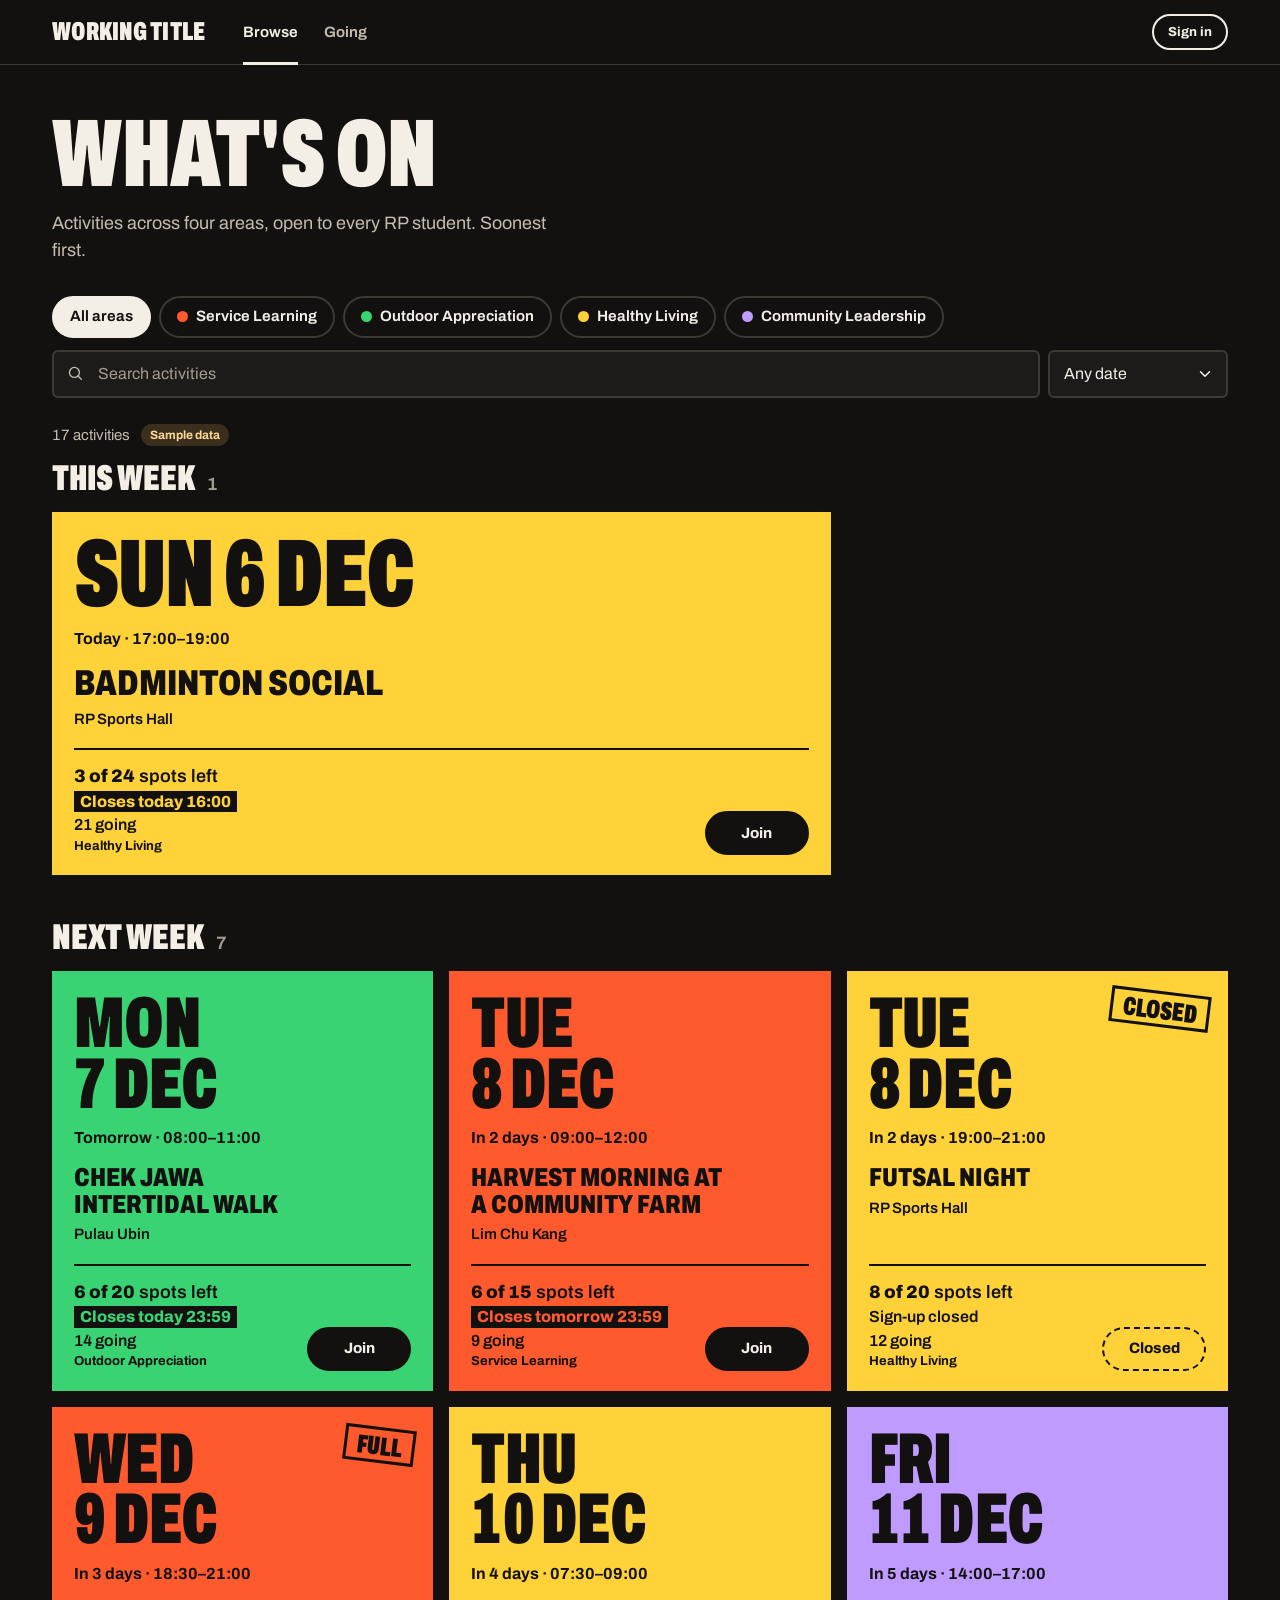
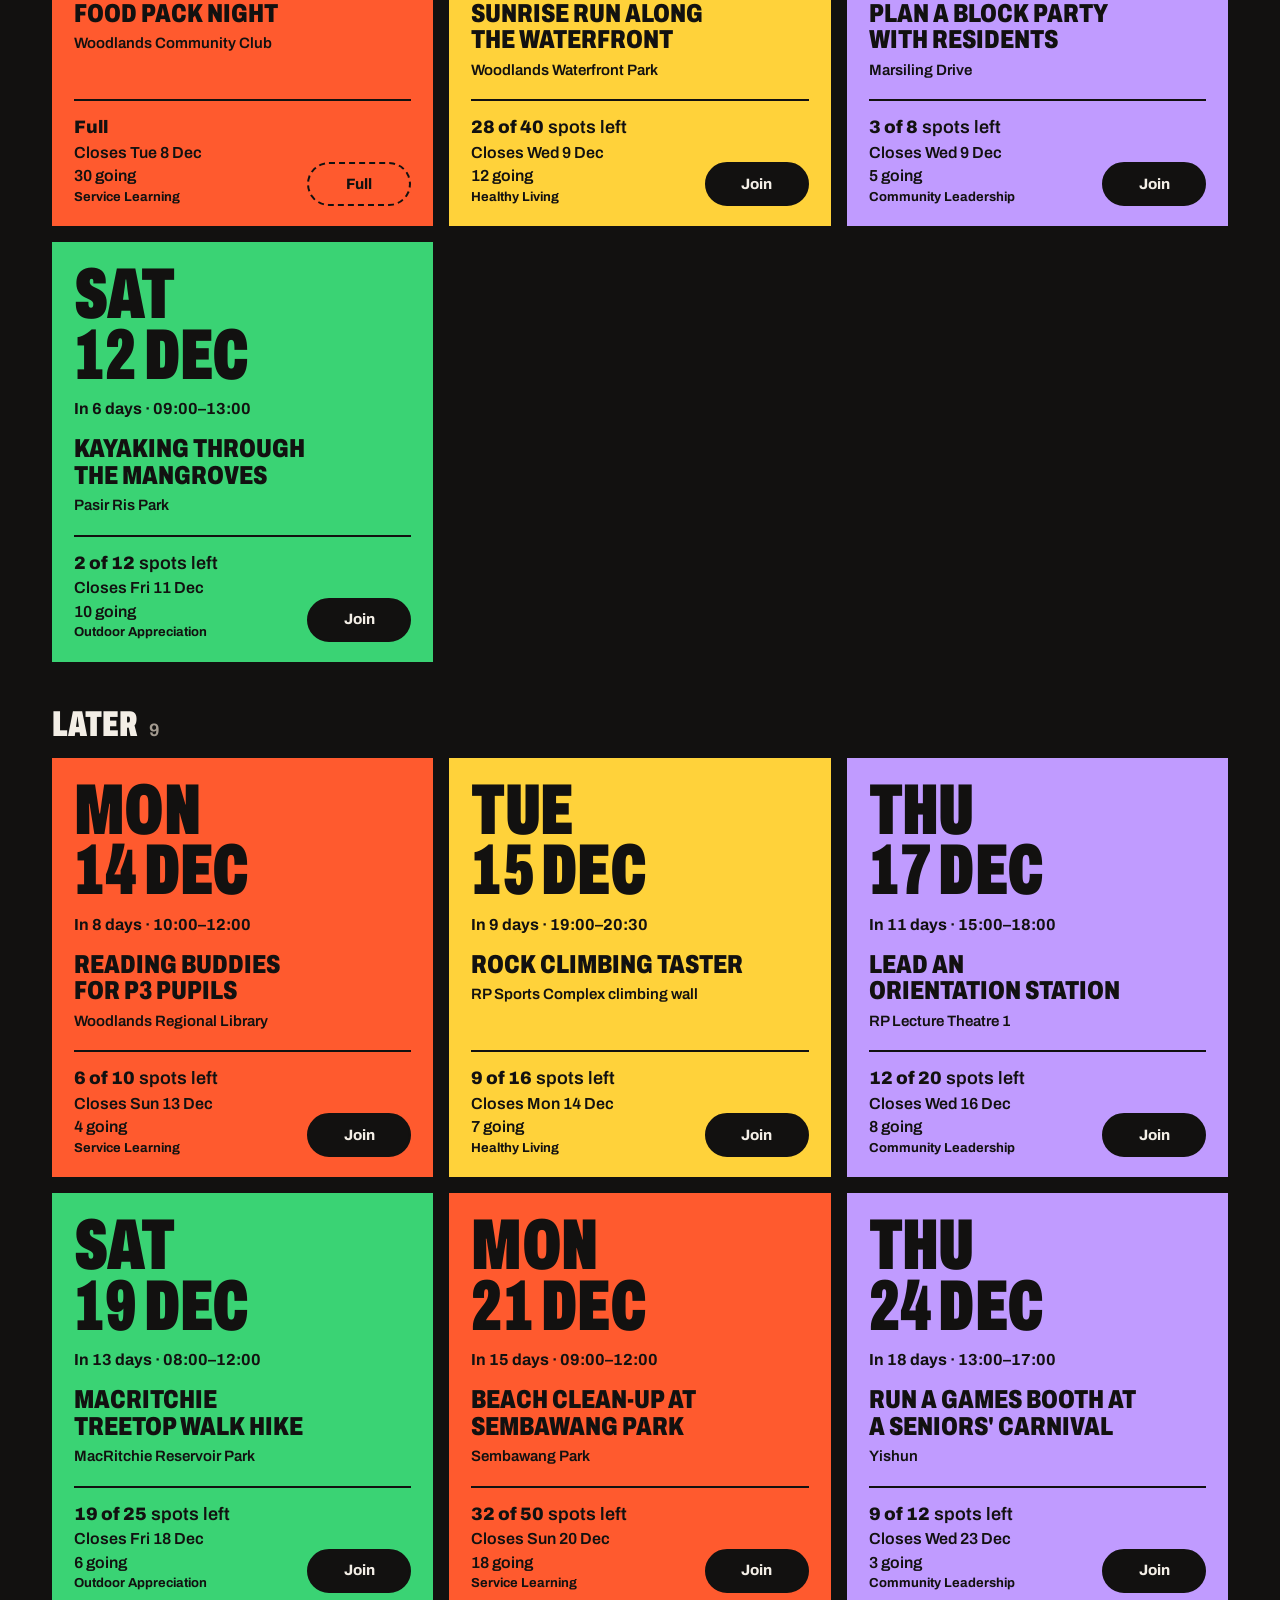
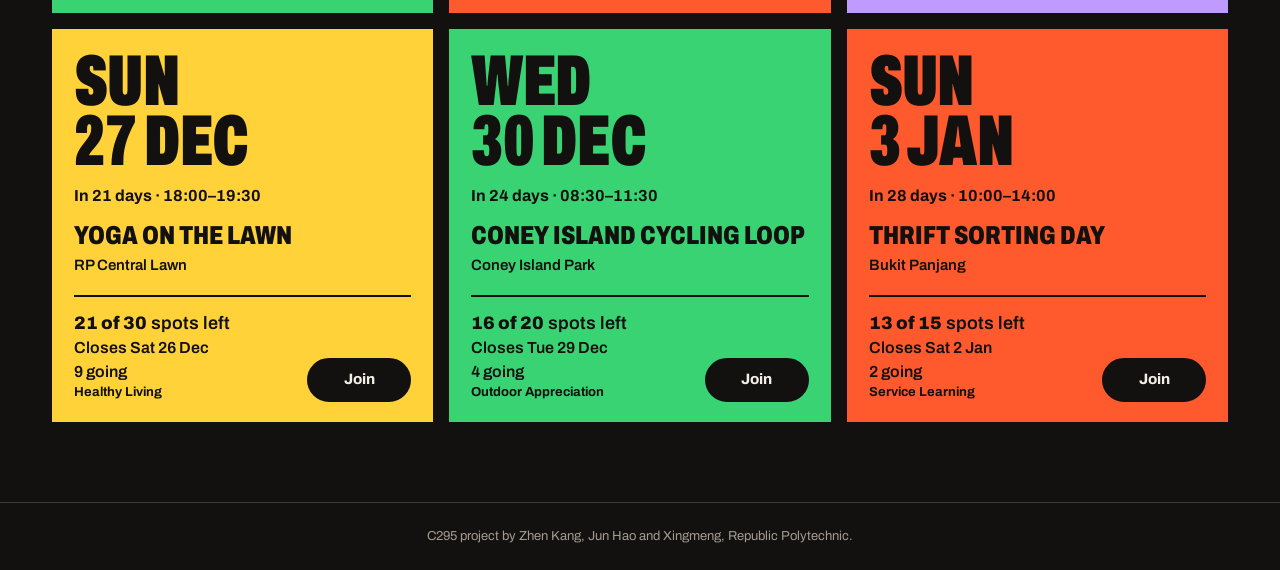
==== commit e52fd1dd: "Shorten the search placeholder so it fits on phones Co-Authored-By: Claude Opus 5.5 <noreply@anthrop" ====
--- a/index.html
+++ b/index.html
@@ -29,7 +29,7 @@
         <label class="field-search">
           <span class="visually-hidden">Search</span>
           <span class="field-icon" data-icon="search"></span>
-          <input type="search" name="q" placeholder="Search activity, place or organiser" autocomplete="off">
+          <input type="search" name="q" placeholder="Search activities" autocomplete="off">
         </label>
         <label class="field-select">
           <span class="visually-hidden">When</span>
--- a/css/app.css
+++ b/css/app.css
@@ -291,10 +291,10 @@
   border-top: 2px solid var(--on-ink);
 }
 .poster > .poster-where { margin-bottom: 18px; }
-.poster-facts { list-style: none; margin: 0; padding: 0; display: grid; gap: 1px; font-size: var(--t-md); font-weight: 600; line-height: 1.35; min-width: 0; }
+.poster-facts { list-style: none; margin: 0; padding: 0; display: grid; gap: 2px; font-size: var(--t-base); font-weight: 600; line-height: 1.35; min-width: 0; }
 .poster-facts b { font-weight: 850; }
-.fact-spots { font-size: var(--t-base); }
-.fact-soon { font-weight: 800; text-decoration: underline; text-decoration-thickness: 2px; text-underline-offset: 3px; }
+.fact-spots { font-size: var(--t-lg); }
+.fact-soon { justify-self: start; padding: 0 6px; font-weight: 800; background: var(--on-ink); color: var(--ink); }
 .fact-area { font-size: var(--t-sm); font-weight: 700; }
 .poster-act { display: flex; flex-direction: column; align-items: flex-end; gap: 6px; flex: none; }
 .going-tag { display: inline-flex; align-items: center; gap: 6px; font-weight: 850; font-size: var(--t-base); }
@@ -336,12 +336,12 @@
 /* ---------------------------------------------------------------- toast */
 
 .toast {
-  position: fixed; left: 50%; bottom: 20px; z-index: 30;
+  position: fixed; left: 50%; top: 76px; z-index: 30;
   display: flex; align-items: center; gap: 14px; width: max-content; max-width: calc(100% - 32px);
   padding: 12px 14px 12px 20px; border-radius: var(--radius-pill);
   background: var(--paper); color: var(--on-ink); font-weight: 700; font-size: var(--t-md);
-  box-shadow: 0 10px 28px -10px rgb(0 0 0 / 0.7);
-  transform: translate(-50%, 140%); opacity: 0;
+  border: 2px solid var(--on-ink);
+  transform: translate(-50%, -12px); opacity: 0;
   transition: transform 220ms var(--ease-out), opacity 220ms var(--ease-out);
 }
 .toast.is-on { transform: translate(-50%, 0); opacity: 1; }
@@ -442,18 +442,26 @@
 @media (max-width: 760px) {
   .top-inner { padding: 0 16px; gap: 14px; min-height: 56px; }
   .brand-name { font-size: 1.25rem; }
-  .who .btn-quiet { padding: 0 8px; }
-  .who-name span { display: none; }
+  .who-name { display: none; }
+  .signout-text { display: none; }
+  .btn-signout { min-width: 40px; padding: 0 8px; }
+  .toast { top: 64px; }
   .nav a { padding: 0 8px; }
   .page { padding: 28px 16px 56px; }
   .display { font-size: 4rem; }
   .lede { font-size: var(--t-base); margin-top: 10px; }
-  .intro { margin-bottom: 22px; }
-
-  .tabs { gap: 6px; }
-  .tab { min-height: 38px; padding: 0 12px; font-size: var(--t-sm); }
+  .intro { margin-bottom: 16px; }
+  .display { font-size: 3.5rem; }
+
+  /* One scrolling row of areas; the cut-off last pill shows there's more */
+  .tabs { flex-wrap: nowrap; overflow-x: auto; margin: 0 -16px; padding: 0 16px 2px; scrollbar-width: none; }
+  .tabs::-webkit-scrollbar { display: none; }
+  .tab { flex: none; min-height: 38px; padding: 0 12px; font-size: var(--t-sm); }
+  .filter-bar { flex-wrap: nowrap; }
+  .field-search { flex: 1 1 0; min-width: 0; }
+  .field-select { flex: none; width: 128px; }
   select { min-width: 0; }
-  .field-select { flex: 1 1 100%; }
+  .result-line { margin-top: 16px; }
 
   .groups { gap: 32px; }
   .group-h { font-size: 1.875rem; margin-bottom: 12px; }
@@ -469,8 +477,8 @@
   .poster-where { margin-top: 2px; font-size: var(--t-sm); }
   .poster > .poster-where { margin-bottom: 12px; }
   .poster-foot { padding-top: 10px; }
-  .poster-facts { font-size: var(--t-sm); }
-  .fact-spots { font-size: var(--t-md); }
+  .poster-facts { font-size: var(--t-base); }
+  .fact-spots { font-size: var(--t-lg); }
   .fact-area { display: none; }
   .stamp { top: 14px; right: 12px; font-size: 1.25rem; }
   .btn-on-ink { min-width: 92px; min-height: 42px; }
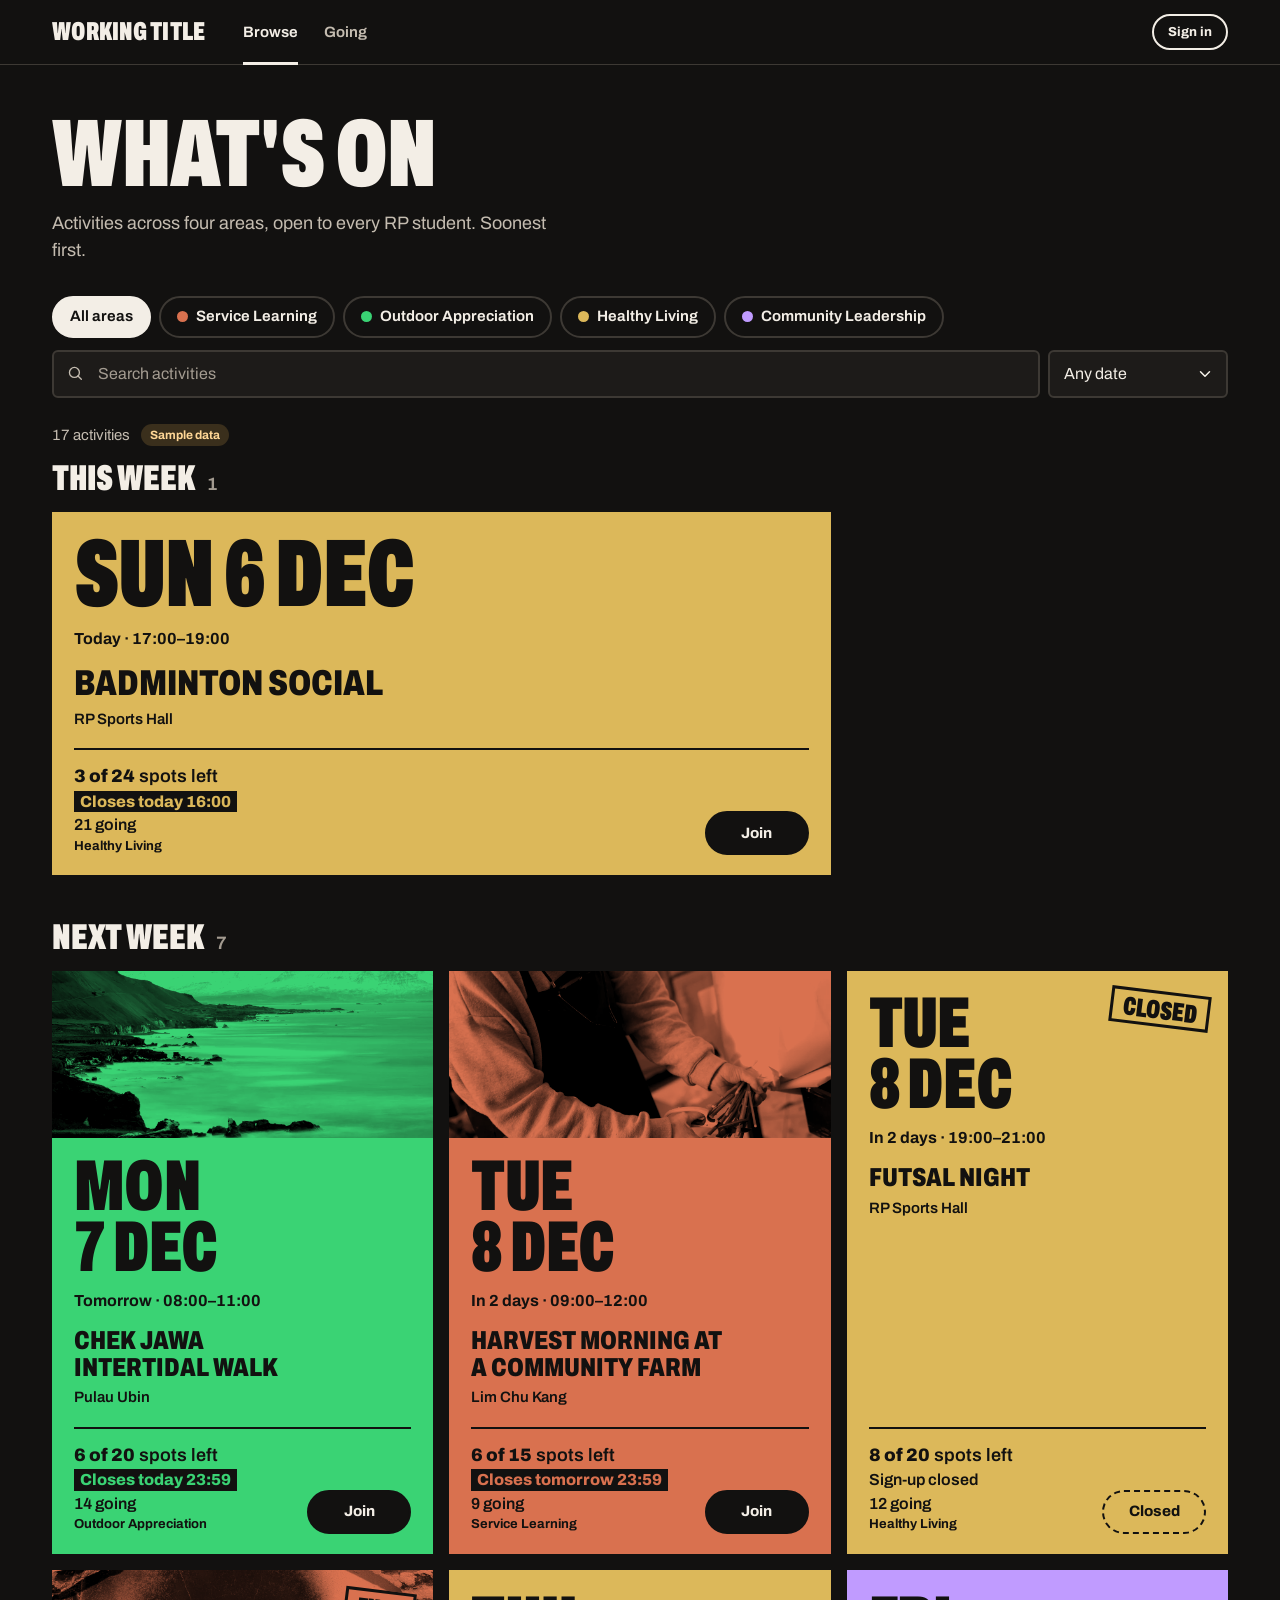
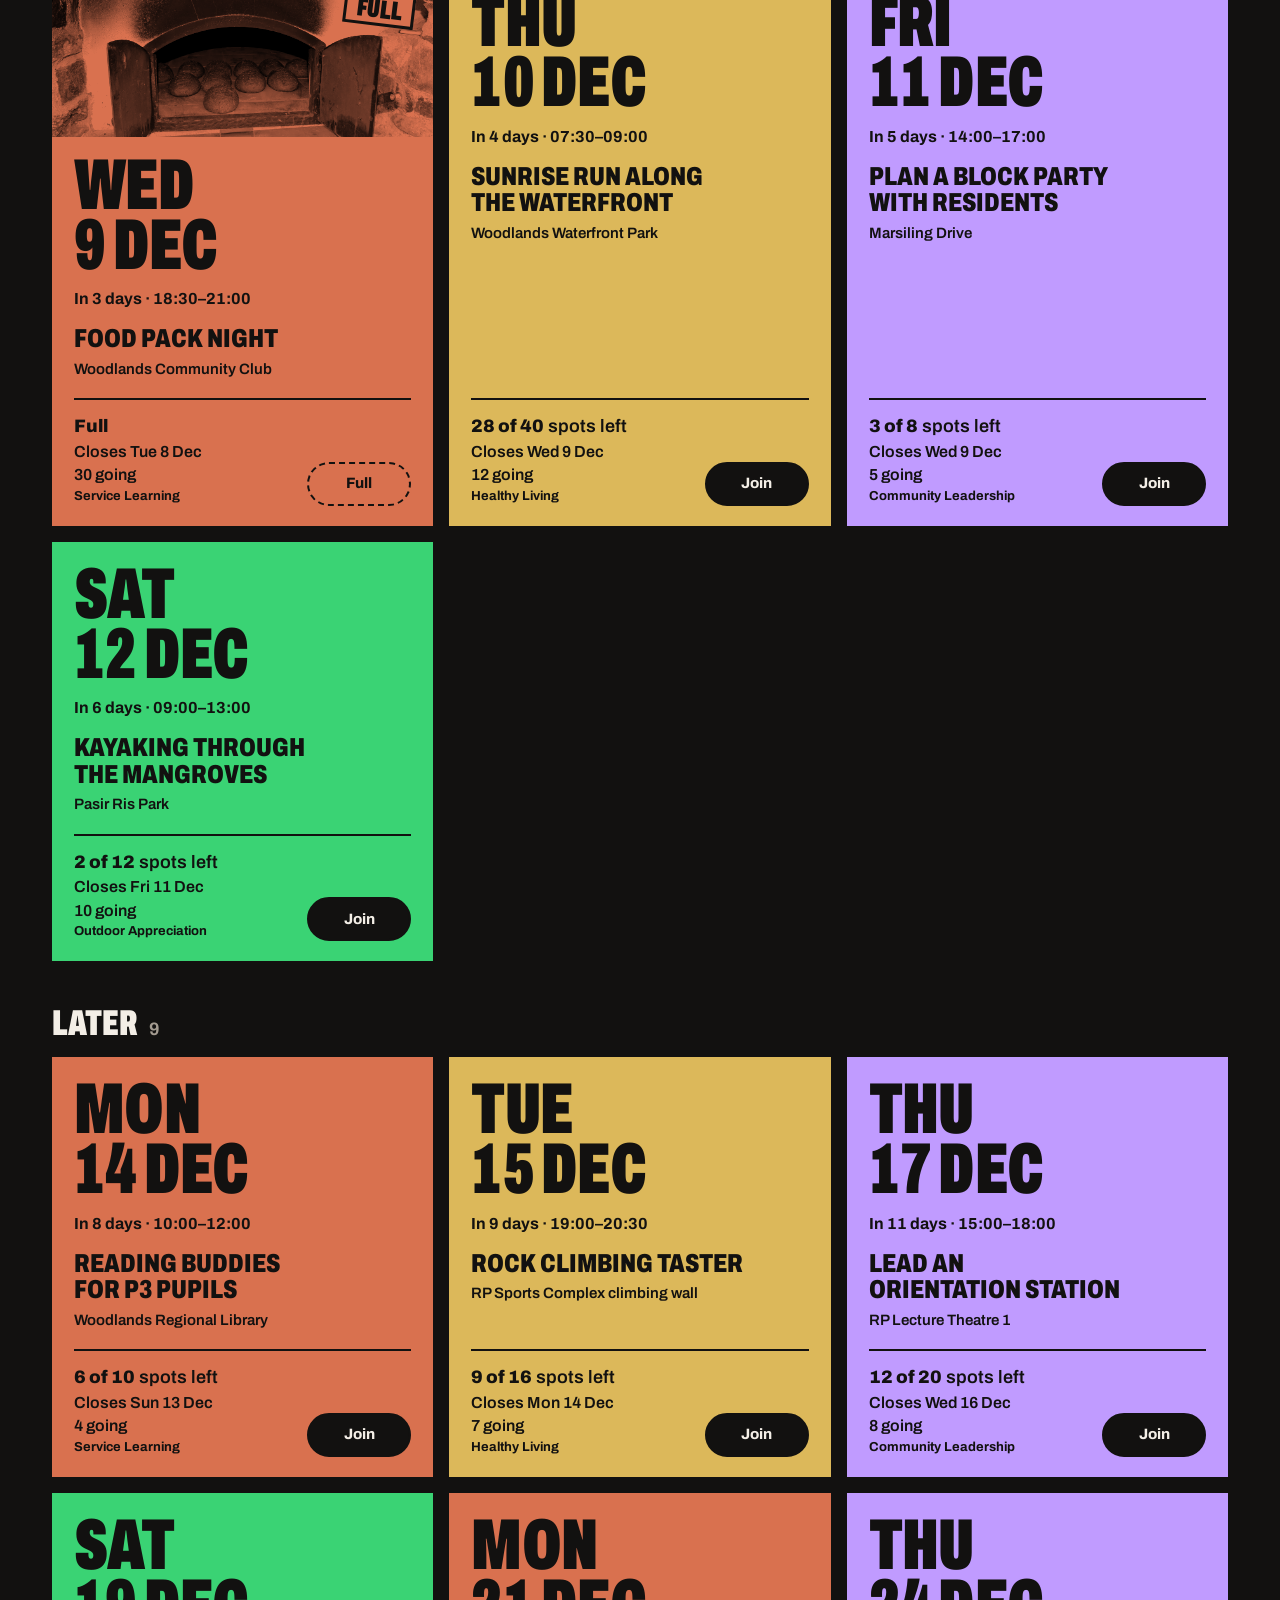
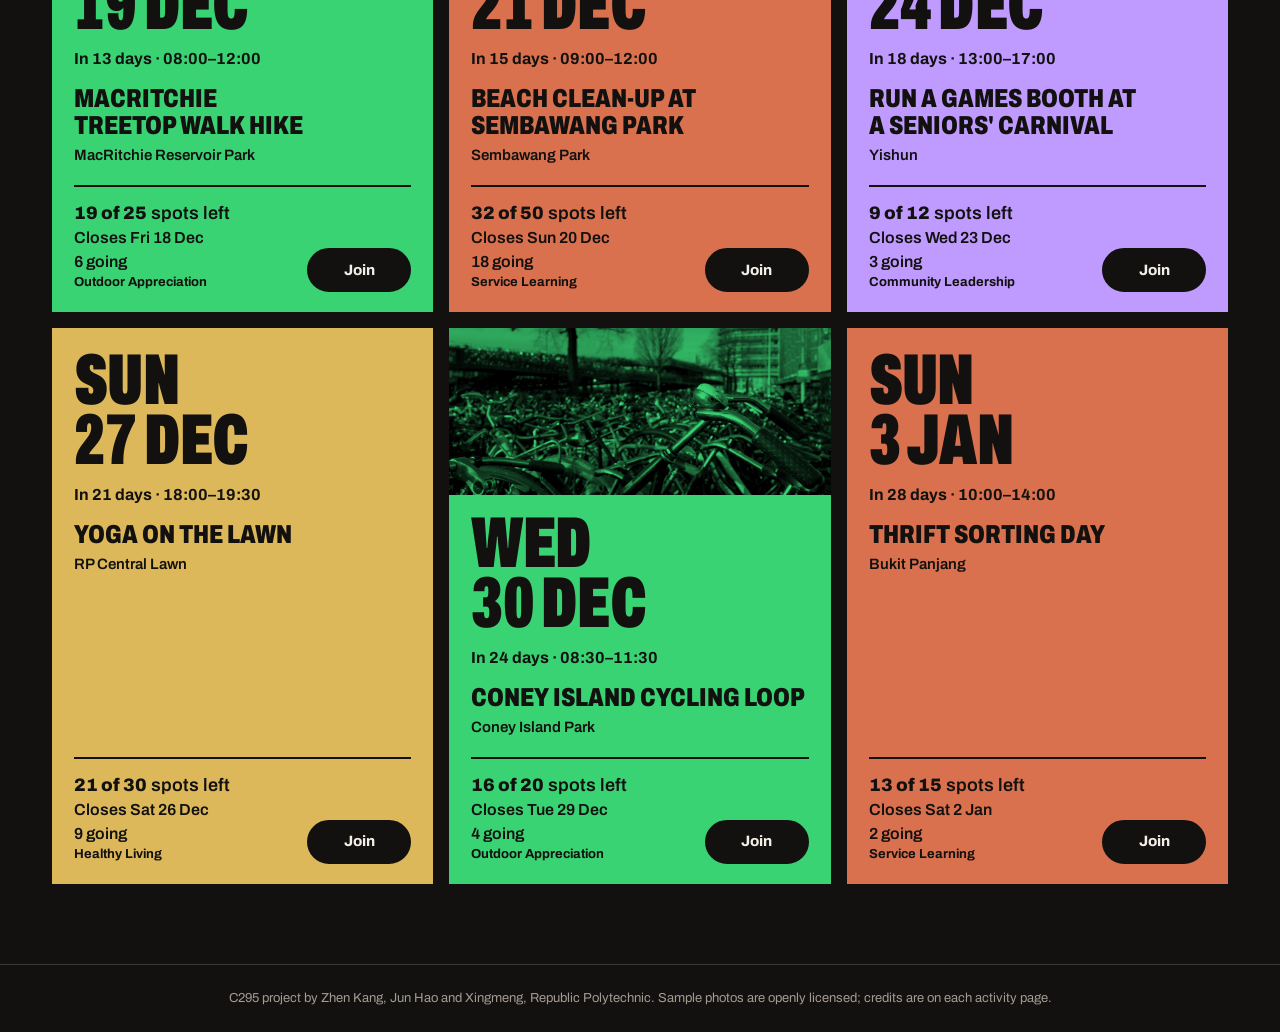
==== commit 31c70bb4: "Add optional activity photos - Posters with a photo show it as a band across the top, printed in the" ====
--- a/index.html
+++ b/index.html
@@ -51,7 +51,7 @@
   </main>
 
   <footer class="foot">
-    <p>C295 project by Zhen Kang, Jun Hao and Xingmeng, Republic Polytechnic.</p>
+    <p>C295 project by Zhen Kang, Jun Hao and Xingmeng, Republic Polytechnic. Sample photos are openly licensed; credits are on each activity page.</p>
   </footer>
 </body>
 </html>
--- a/css/app.css
+++ b/css/app.css
@@ -23,9 +23,9 @@
   --paper-3: #a39b90;
 
   /* Spot inks, one per area, and the ink printed on them */
-  --sl: #ff5a2e;   /* Service Learning */
+  --sl: #d9714f;   /* Service Learning */
   --oa: #3ad374;   /* Outdoor Appreciation */
-  --hl: #ffd23a;   /* Healthy Living */
+  --hl: #dcb85a;   /* Healthy Living */
   --cl: #c09bff;   /* Community Leadership */
   --on-ink: #121110;
 
@@ -264,6 +264,17 @@
 .poster-lead { grid-column: span 2; }
 .poster:hover, .poster:has(.poster-title a:focus-visible) { outline-color: var(--paper); }
 
+/* Photo band: greyscale printed in the poster's own ink (duotone), flush to the poster's top edge.
+   Text never sits on the photo. */
+.poster-photo, .duotone { position: relative; isolation: isolate; overflow: hidden; background: var(--ink); }
+.poster-photo { margin: -22px -22px 18px; aspect-ratio: 16 / 7; }
+.poster-photo img, .duotone img {
+  display: block; width: 100%; height: 100%; object-fit: cover;
+  filter: grayscale(1) contrast(1.15) brightness(1.05);
+  mix-blend-mode: multiply;
+}
+.poster-lead .poster-photo { aspect-ratio: 16 / 5; }
+
 .poster-date {
   font-weight: 900; font-stretch: var(--poster); text-transform: uppercase;
   font-size: 4.5rem; line-height: 0.84; letter-spacing: -0.01em;
@@ -375,7 +386,12 @@
 .facts dt { display: flex; align-items: center; gap: 6px; font-size: var(--t-sm); font-weight: 700; color: var(--paper-2); }
 .facts dd { margin: 0; font-size: var(--t-lg); font-weight: 650; }
 
-.detail-photo { width: 100%; aspect-ratio: 16 / 9; object-fit: cover; background: var(--ground-2); }
+.detail-photo { margin: 0; display: grid; gap: 8px; }
+.detail-photo .duotone { aspect-ratio: 16 / 9; background: var(--ground-2); }
+/* On the activity page the photo shows in its real colours; only the poster wall prints photos in ink. */
+.detail-photo .duotone img { filter: none; mix-blend-mode: normal; }
+.detail-photo figcaption { font-size: var(--t-sm); color: var(--paper-3); }
+.detail-photo figcaption a { color: var(--paper-2); }
 .detail-section { display: grid; gap: 10px; }
 
 .people { list-style: none; margin: 0; padding: 0; display: flex; flex-wrap: wrap; gap: 8px 18px; }
@@ -448,7 +464,6 @@
   .toast { top: 64px; }
   .nav a { padding: 0 8px; }
   .page { padding: 28px 16px 56px; }
-  .display { font-size: 4rem; }
   .lede { font-size: var(--t-base); margin-top: 10px; }
   .intro { margin-bottom: 16px; }
   .display { font-size: 3.5rem; }
@@ -470,6 +485,7 @@
   .wall { grid-template-columns: minmax(0, 1fr); gap: 12px; }
   .poster-lead { grid-column: auto; }
   .poster { padding: 16px 16px 14px; }
+  .poster-photo, .poster-lead .poster-photo { margin: -16px -16px 12px; aspect-ratio: 16 / 5; }
   .poster-date, .poster-lead .poster-date { font-size: 3.25rem; }
   .poster-date span { display: inline; }
   .poster-when { margin-top: 8px; font-size: var(--t-md); }
